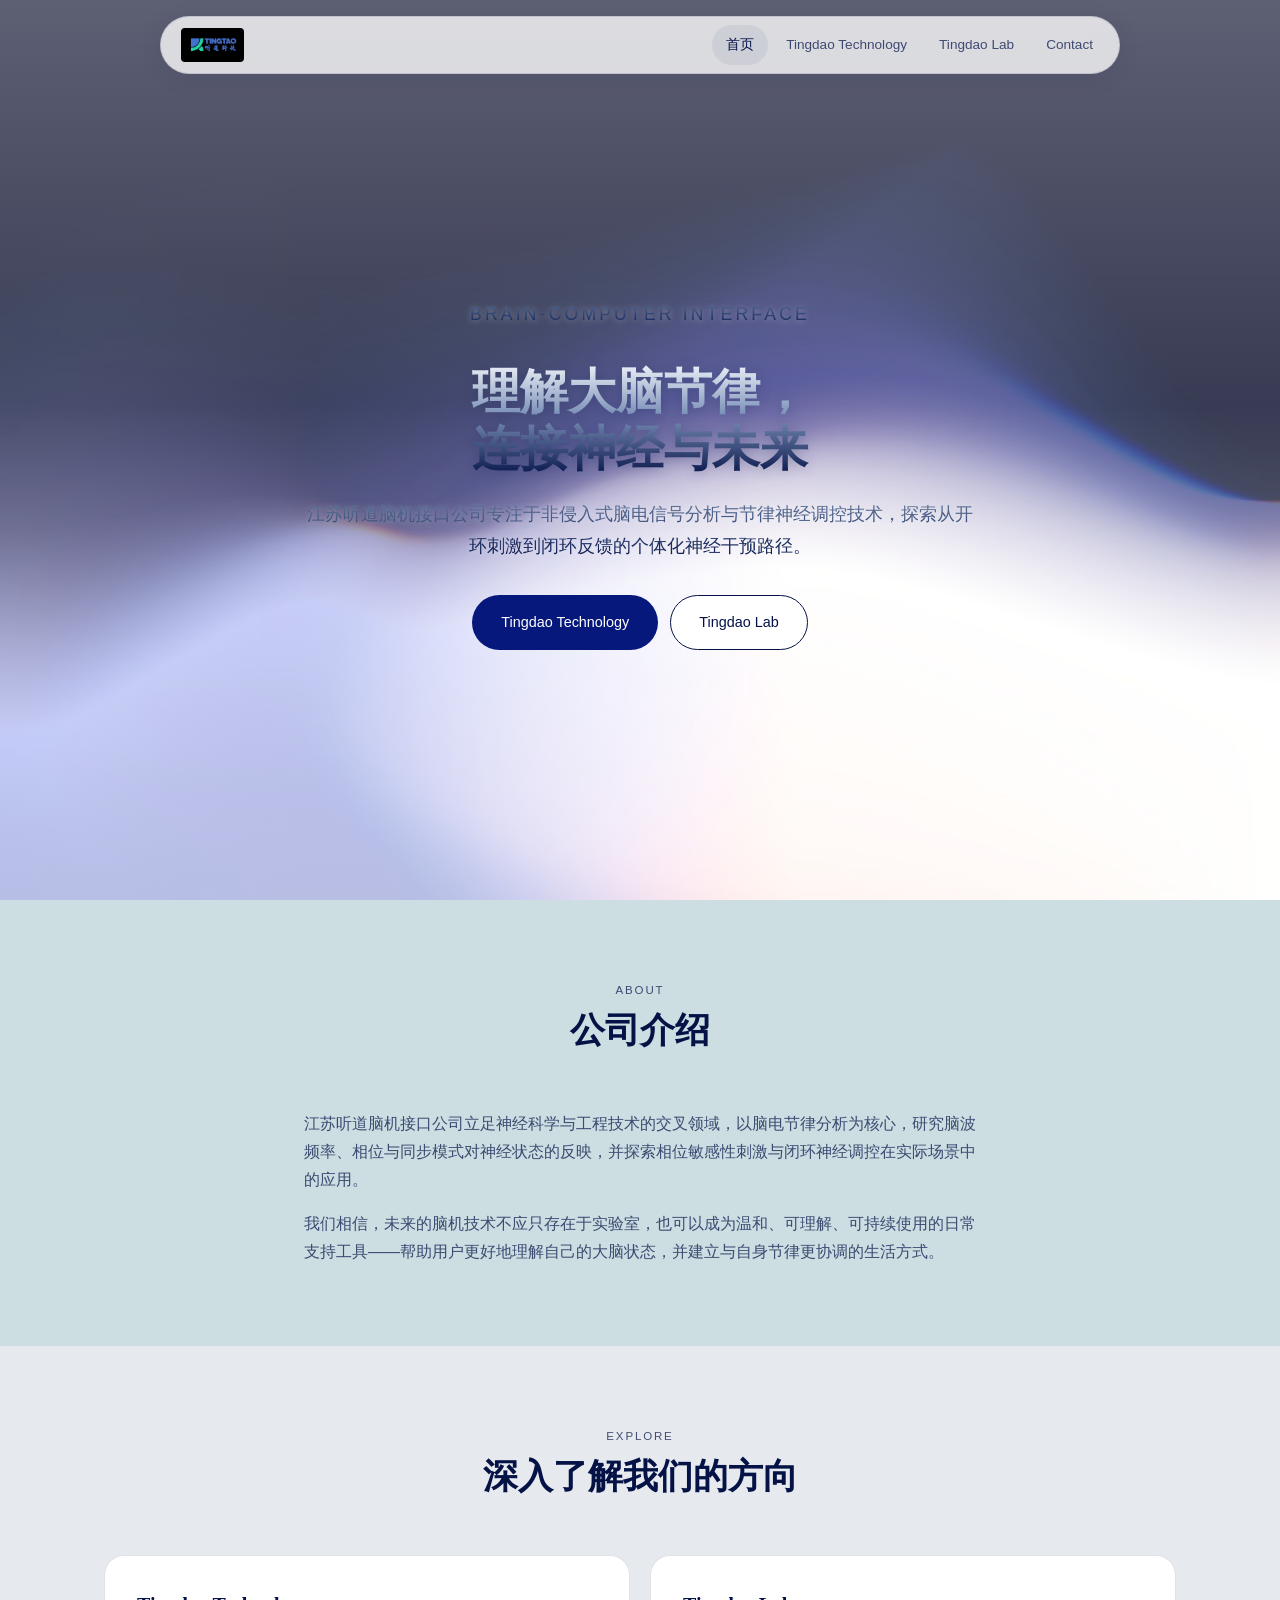
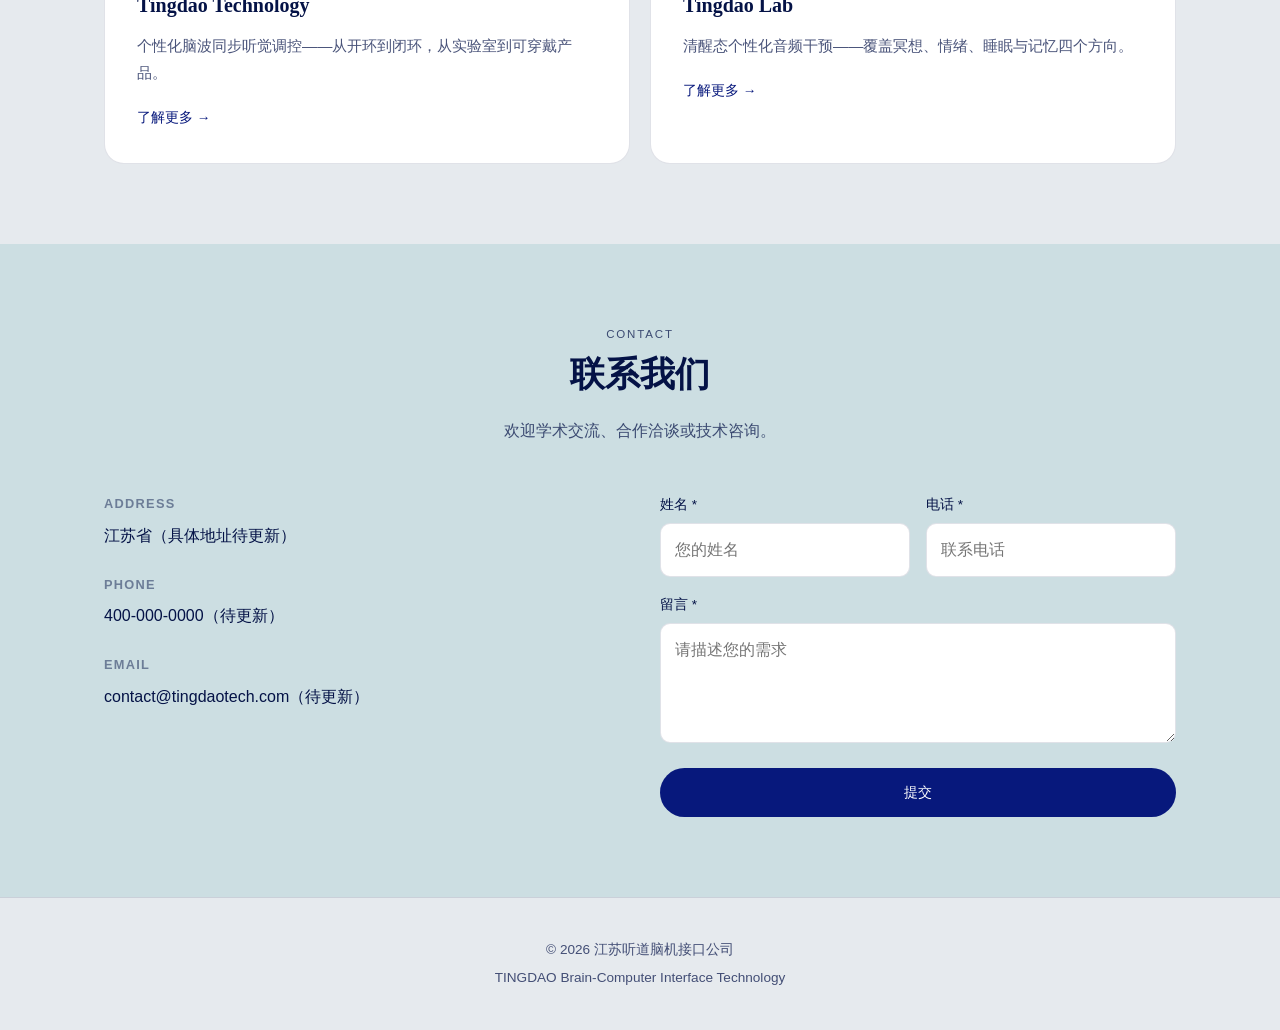
==== index.html @ 3dca5d59 "更换首页背景视频" ====
<!DOCTYPE html>
<html lang="zh-CN">
<head>
  <meta charset="UTF-8">
  <meta name="viewport" content="width=device-width, initial-scale=1.0">
  <meta name="description" content="江苏听道脑机接口公司 - 专注节律神经调控与脑机接口技术研发">
  <title>听道科技 | 江苏听道脑机接口公司</title>
  <link rel="icon" type="image/png" sizes="32x32" href="assets/favicon-32.png">
  <link rel="icon" type="image/png" sizes="16x16" href="assets/favicon-16.png">
  <link rel="apple-touch-icon" sizes="180x180" href="assets/apple-touch-icon.png">
  <link rel="stylesheet" href="css/style.css">
</head>
<body>

  <header class="header">
    <div class="header__inner">
      <a href="index.html" class="logo">
        <img src="assets/logo-header.png" alt="听道科技 TINGTAO" width="160" height="40">
      </a>
      <button class="menu-btn" aria-label="打开菜单"><span></span><span></span><span></span></button>
      <ul class="nav">
        <li><a href="index.html">首页</a></li>
        <li><a href="technology.html">Tingdao Technology</a></li>
        <li><a href="tingdao-lab.html">Tingdao Lab</a></li>
        <li><a href="#contact">Contact</a></li>
      </ul>
    </div>
  </header>

  <main>
    <!-- 首页 Hero：视频背景 + 文字悬浮 -->
    <section class="hero">
      <video class="hero__video" autoplay muted loop playsinline poster="assets/color-flow.png">
        <source src="assets/colorflow-animation.mp4?v=4" type="video/mp4">
      </video>
      <div class="hero__overlay" aria-hidden="true"></div>
      <div class="hero__content">
        <p class="hero__label">Brain-Computer Interface</p>
        <h1>理解大脑节律，<br>连接神经与未来</h1>
        <p>江苏听道脑机接口公司专注于非侵入式脑电信号分析与节律神经调控技术，探索从开环刺激到闭环反馈的个体化神经干预路径。</p>
        <div class="hero__actions">
          <a href="technology.html" class="btn btn-primary">Tingdao Technology</a>
          <a href="tingdao-lab.html" class="btn btn-outline">Tingdao Lab</a>
        </div>
      </div>
    </section>

    <section class="section section-alt">
      <div class="container container-narrow">
        <div class="section-head">
          <p class="section-label">About</p>
          <h2>公司介绍</h2>
        </div>
        <div class="prose">
          <p>江苏听道脑机接口公司立足神经科学与工程技术的交叉领域，以脑电节律分析为核心，研究脑波频率、相位与同步模式对神经状态的反映，并探索相位敏感性刺激与闭环神经调控在实际场景中的应用。</p>
          <p>我们相信，未来的脑机技术不应只存在于实验室，也可以成为温和、可理解、可持续使用的日常支持工具——帮助用户更好地理解自己的大脑状态，并建立与自身节律更协调的生活方式。</p>
        </div>
      </div>
    </section>

    <section class="section">
      <div class="container">
        <div class="section-head">
          <p class="section-label">Explore</p>
          <h2>深入了解我们的方向</h2>
        </div>
        <div class="cards">
          <a href="technology.html" class="card-link">
            <h3>Tingdao Technology</h3>
            <p>个性化脑波同步听觉调控——从开环到闭环，从实验室到可穿戴产品。</p>
            <span class="arrow">了解更多 →</span>
          </a>
          <a href="tingdao-lab.html" class="card-link">
            <h3>Tingdao Lab</h3>
            <p>清醒态个性化音频干预——覆盖冥想、情绪、睡眠与记忆四个方向。</p>
            <span class="arrow">了解更多 →</span>
          </a>
        </div>
      </div>
    </section>

    <section id="contact" class="section section-alt">
      <div class="container">
        <div class="section-head">
          <p class="section-label">Contact</p>
          <h2>联系我们</h2>
          <p>欢迎学术交流、合作洽谈或技术咨询。</p>
        </div>
        <div class="contact-grid">
          <div>
            <div class="contact-item">
              <h4>Address</h4>
              <p>江苏省（具体地址待更新）</p>
            </div>
            <div class="contact-item">
              <h4>Phone</h4>
              <p>400-000-0000（待更新）</p>
            </div>
            <div class="contact-item">
              <h4>Email</h4>
              <p>contact@tingdaotech.com（待更新）</p>
            </div>
          </div>
          <div>
            <div id="form-success" class="form-success">感谢您的留言，我们会尽快与您联系。</div>
            <form id="contact-form">
              <div class="form-row">
                <div class="form-group">
                  <label for="name">姓名 *</label>
                  <input type="text" id="name" name="name" required placeholder="您的姓名">
                </div>
                <div class="form-group">
                  <label for="phone">电话 *</label>
                  <input type="tel" id="phone" name="phone" required placeholder="联系电话">
                </div>
              </div>
              <div class="form-group">
                <label for="message">留言 *</label>
                <textarea id="message" name="message" required placeholder="请描述您的需求"></textarea>
              </div>
              <button type="submit" class="btn btn-primary" style="width:100%">提交</button>
            </form>
          </div>
        </div>
      </div>
    </section>
  </main>

  <footer class="footer">
    <div class="container">
      <p>&copy; 2026 江苏听道脑机接口公司</p>
      <p>TINGDAO Brain-Computer Interface Technology</p>
    </div>
  </footer>

  <script src="js/main.js"></script>
</body>
</html>
---- css/style.css ----
/* 听道科技 — 简洁可靠样式，无 @import */

*,
*::before,
*::after {
  box-sizing: border-box;
  margin: 0;
  padding: 0;
}

:root {
  --bg: #e6eaee;
  --bg-alt: #ccdee2;
  --white: #ffffff;
  --navy: #041246;
  --royal: #07187c;
  --text: #041246;
  --muted: rgba(4, 18, 70, 0.72);
  --light: rgba(4, 18, 70, 0.48);
  --border: rgba(4, 18, 70, 0.12);
  --max: 1120px;
  --narrow: 720px;
  --header-h: 72px;
  --radius: 20px;
  --font: "PingFang SC", "Microsoft YaHei", "Noto Sans SC", -apple-system, BlinkMacSystemFont, sans-serif;
  --serif: "Noto Serif SC", "Songti SC", Georgia, serif;
}

html {
  scroll-behavior: smooth;
  font-size: 16px;
}

body {
  font-family: var(--font);
  background: var(--bg);
  color: var(--text);
  line-height: 1.75;
  -webkit-font-smoothing: antialiased;
}

img,
video {
  max-width: 100%;
  height: auto;
  display: block;
}

a {
  color: inherit;
  text-decoration: none;
}

.container {
  width: 100%;
  max-width: var(--max);
  margin: 0 auto;
  padding: 0 24px;
}

.container-narrow {
  max-width: var(--narrow);
}

/* ── Header ── */
.header {
  position: fixed;
  top: 16px;
  left: 50%;
  transform: translateX(-50%);
  z-index: 1000;
  width: min(960px, calc(100% - 32px));
  background: rgba(255, 255, 255, 0.78);
  border: 1px solid var(--border);
  border-radius: 999px;
  backdrop-filter: blur(16px);
  -webkit-backdrop-filter: blur(16px);
  box-shadow: 0 4px 24px rgba(4, 18, 70, 0.08);
}

.header__inner {
  display: flex;
  align-items: center;
  justify-content: space-between;
  height: 56px;
  padding: 0 12px 0 20px;
}

.logo img {
  height: 34px;
  width: auto;
  border-radius: 4px;
}

.nav {
  display: flex;
  list-style: none;
  gap: 4px;
}

.nav a {
  display: block;
  padding: 8px 14px;
  font-size: 0.85rem;
  color: var(--muted);
  border-radius: 999px;
  transition: background 0.2s, color 0.2s;
}

.nav a:hover,
.nav a.is-active {
  color: var(--text);
  background: rgba(4, 18, 70, 0.06);
}

.menu-btn {
  display: none;
  background: none;
  border: 1px solid var(--border);
  border-radius: 8px;
  padding: 8px 10px;
  cursor: pointer;
}

.menu-btn span {
  display: block;
  width: 20px;
  height: 2px;
  background: var(--text);
  margin: 4px 0;
}

/* ── Homepage Hero ── */
.hero {
  position: relative;
  min-height: 100vh;
  min-height: 100svh;
  display: flex;
  align-items: center;
  justify-content: center;
  overflow: hidden;
  padding: calc(var(--header-h) + 40px) 24px 64px;
  text-align: center;
}

.hero__video {
  position: absolute;
  inset: 0;
  width: 100%;
  height: 100%;
  object-fit: cover;
  object-position: center center;
  z-index: 0;
  pointer-events: none;
}

.hero__overlay {
  position: absolute;
  inset: 0;
  z-index: 1;
  background:
    linear-gradient(to bottom, rgba(255, 255, 255, 0.35) 0%, rgba(255, 255, 255, 0.2) 45%, rgba(255, 255, 255, 0.45) 100%);
  pointer-events: none;
}

.hero__content {
  position: relative;
  z-index: 2;
  max-width: 680px;
  width: 100%;
}

.hero__label {
  font-size: 0.72rem;
  letter-spacing: 0.18em;
  text-transform: uppercase;
  margin-bottom: 16px;
  font-weight: 500;
  background: linear-gradient(180deg, #ffffff 0%, #b8c8dc 100%);
  -webkit-background-clip: text;
  background-clip: text;
  -webkit-text-fill-color: transparent;
  color: transparent;
  filter: drop-shadow(0 1px 2px rgba(4, 18, 70, 0.25));
}

.hero h1 {
  font-family: var(--serif);
  font-size: clamp(2rem, 5vw, 3rem);
  font-weight: 600;
  line-height: 1.2;
  margin-bottom: 20px;
  background: linear-gradient(180deg, #eef2f8 0%, #7a90b8 45%, #041246 100%);
  -webkit-background-clip: text;
  background-clip: text;
  -webkit-text-fill-color: transparent;
  color: transparent;
  filter: drop-shadow(0 2px 6px rgba(4, 18, 70, 0.2));
}

.hero p {
  font-size: clamp(1rem, 2.2vw, 1.1rem);
  margin-bottom: 32px;
  line-height: 1.85;
  background: linear-gradient(180deg, #6a7fa0 0%, #2a3d6e 55%, #041246 100%);
  -webkit-background-clip: text;
  background-clip: text;
  -webkit-text-fill-color: transparent;
  color: transparent;
  filter: drop-shadow(0 1px 3px rgba(255, 255, 255, 0.35));
}

.hero__actions {
  display: flex;
  flex-wrap: wrap;
  gap: 12px;
  justify-content: center;
}

/* ── Buttons ── */
.btn {
  display: inline-block;
  padding: 14px 28px;
  font-size: 0.9rem;
  font-weight: 500;
  border-radius: 999px;
  border: 1.5px solid transparent;
  cursor: pointer;
  transition: background 0.2s, color 0.2s, border-color 0.2s;
}

.btn-primary {
  background: var(--royal);
  color: var(--white);
}

.btn-primary:hover {
  background: var(--navy);
}

.btn-outline {
  background: var(--white);
  color: var(--navy);
  border-color: var(--navy);
}

.btn-outline:hover {
  background: var(--navy);
  color: var(--white);
}

/* ── Sections ── */
.section {
  padding: 80px 0;
}

.section-alt {
  background: var(--bg-alt);
}

.section-head {
  text-align: center;
  margin-bottom: 48px;
}

.section-head h2 {
  font-family: var(--serif);
  font-size: clamp(1.6rem, 3.5vw, 2.2rem);
  font-weight: 600;
  margin-bottom: 12px;
}

.section-head p {
  color: var(--muted);
  max-width: 560px;
  margin: 0 auto;
}

.section-label {
  font-size: 0.72rem;
  letter-spacing: 0.16em;
  text-transform: uppercase;
  color: var(--light);
  margin-bottom: 12px;
}

/* ── Cards ── */
.cards {
  display: grid;
  grid-template-columns: repeat(2, 1fr);
  gap: 20px;
}

.card-link {
  display: block;
  padding: 32px;
  background: var(--white);
  border: 1px solid var(--border);
  border-radius: var(--radius);
  transition: box-shadow 0.2s, transform 0.2s;
}

.card-link:hover {
  box-shadow: 0 8px 32px rgba(4, 18, 70, 0.1);
  transform: translateY(-2px);
}

.card-link h3 {
  font-family: var(--serif);
  font-size: 1.25rem;
  margin-bottom: 10px;
}

.card-link p {
  color: var(--muted);
  font-size: 0.95rem;
  margin-bottom: 16px;
}

.card-link .arrow {
  font-size: 0.85rem;
  color: var(--royal);
  font-weight: 500;
}

/* ── Page Hero (inner pages) ── */
.page-hero {
  padding: calc(var(--header-h) + 64px) 0 56px;
  text-align: center;
  background: linear-gradient(180deg, var(--bg-alt) 0%, var(--bg) 100%);
}

.page-hero h1 {
  font-family: var(--serif);
  font-size: clamp(2rem, 4.5vw, 2.8rem);
  margin-bottom: 16px;
}

.page-hero p {
  color: var(--muted);
  max-width: 600px;
  margin: 0 auto;
}

.page-hero__partner {
  font-size: clamp(0.95rem, 2vw, 1.1rem);
  font-weight: 500;
  color: var(--royal);
  max-width: 720px;
  margin: 0 auto 16px;
  line-height: 1.6;
}

/* ── Science / GIF blocks ── */
.science-list {
  display: flex;
  flex-direction: column;
  gap: 64px;
}

.science-item {
  display: grid;
  grid-template-columns: 1fr 1fr;
  gap: 40px;
  align-items: center;
}

.science-item.reverse {
  direction: rtl;
}

.science-item.reverse > * {
  direction: ltr;
}

.science-media {
  background: var(--white);
  border: 1px solid var(--border);
  border-radius: var(--radius);
  overflow: hidden;
  box-shadow: 0 4px 24px rgba(4, 18, 70, 0.06);
}

.science-media video {
  width: 100%;
  height: auto;
  display: block;
  background: var(--white);
}

.science-item--center {
  grid-template-columns: 1fr;
  max-width: var(--narrow);
  margin: 0 auto;
  text-align: center;
}

.science-item--center .science-text h3 {
  font-size: clamp(1.4rem, 3vw, 1.75rem);
}

.science-text h3 {
  font-family: var(--serif);
  font-size: 1.5rem;
  margin-bottom: 12px;
}

.science-text p {
  color: var(--muted);
  margin-bottom: 12px;
}

.science-text p:last-child {
  margin-bottom: 0;
}

/* ── Lab intro ── */
.lab-intro {
  display: grid;
  grid-template-columns: 1fr 1fr;
  gap: 40px;
  align-items: start;
}

.lab-badge {
  display: inline-block;
  padding: 6px 14px;
  background: rgba(7, 24, 124, 0.08);
  color: var(--royal);
  font-size: 0.8rem;
  font-weight: 500;
  border-radius: 999px;
  margin-bottom: 16px;
}

.lab-intro h2 {
  font-family: var(--serif);
  font-size: clamp(1.5rem, 3vw, 2rem);
  margin-bottom: 20px;
}

.lab-intro p {
  color: var(--muted);
  margin-bottom: 16px;
}

.lab-intro p:last-child {
  margin-bottom: 0;
}

.lab-intro--text {
  grid-template-columns: 1fr;
}

.lab-intro--text .section-head {
  margin-bottom: 32px;
}

.lab-intro-head .lab-badge {
  display: inline-block;
  margin-bottom: 16px;
}

.lab-media {
  background: var(--white);
  border: 1px solid var(--border);
  border-radius: var(--radius);
  overflow: hidden;
}

.lab-media img {
  width: 100%;
}

/* ── Research grid ── */
.research-grid {
  display: grid;
  grid-template-columns: repeat(2, 1fr);
  gap: 20px;
}

.research-card {
  padding: 28px;
  background: var(--white);
  border: 1px solid var(--border);
  border-radius: var(--radius);
}

.research-card h3 {
  font-size: 1.1rem;
  margin-bottom: 10px;
}

.research-card p {
  color: var(--muted);
  font-size: 0.95rem;
}

/* ── Contact ── */
.contact-grid {
  display: grid;
  grid-template-columns: 1fr 1fr;
  gap: 40px;
  align-items: start;
}

.contact-item {
  margin-bottom: 24px;
}

.contact-item h4 {
  font-size: 0.8rem;
  letter-spacing: 0.1em;
  text-transform: uppercase;
  color: var(--light);
  margin-bottom: 6px;
}

.form-group {
  margin-bottom: 16px;
}

.form-group label {
  display: block;
  font-size: 0.85rem;
  margin-bottom: 6px;
}

.form-group input,
.form-group textarea {
  width: 100%;
  padding: 12px 14px;
  border: 1px solid var(--border);
  border-radius: 10px;
  font: inherit;
  background: var(--white);
}

.form-group textarea {
  min-height: 120px;
  resize: vertical;
}

.form-row {
  display: grid;
  grid-template-columns: 1fr 1fr;
  gap: 16px;
}

.form-success {
  display: none;
  padding: 16px;
  background: rgba(7, 24, 124, 0.08);
  color: var(--royal);
  border-radius: 10px;
  margin-bottom: 16px;
}

/* ── Footer ── */
.footer {
  padding: 40px 0;
  text-align: center;
  border-top: 1px solid var(--border);
  color: var(--muted);
  font-size: 0.85rem;
}

.footer p + p {
  margin-top: 4px;
}

/* ── Prose ── */
.prose p {
  color: var(--muted);
  margin-bottom: 16px;
}

.prose p:last-child {
  margin-bottom: 0;
}

.prose strong {
  color: var(--text);
}

/* ── Mobile ── */
@media (max-width: 768px) {
  .header {
    top: 8px;
    width: calc(100% - 16px);
    border-radius: 16px;
  }

  .menu-btn {
    display: block;
  }

  .nav {
    display: none;
    position: fixed;
    top: calc(8px + 56px + 8px);
    left: 8px;
    right: 8px;
    flex-direction: column;
    background: rgba(255, 255, 255, 0.98);
    border: 1px solid var(--border);
    border-radius: 16px;
    padding: 12px;
    box-shadow: 0 8px 32px rgba(4, 18, 70, 0.1);
  }

  .nav.is-open {
    display: flex;
  }

  .nav a {
    padding: 14px 16px;
    font-size: 1rem;
  }

  .cards,
  .science-item,
  .lab-intro,
  .contact-grid,
  .research-grid,
  .form-row {
    grid-template-columns: 1fr;
  }

  .science-item.reverse {
    direction: ltr;
  }

  .section {
    padding: 56px 0;
  }

  .science-list {
    gap: 48px;
  }
}
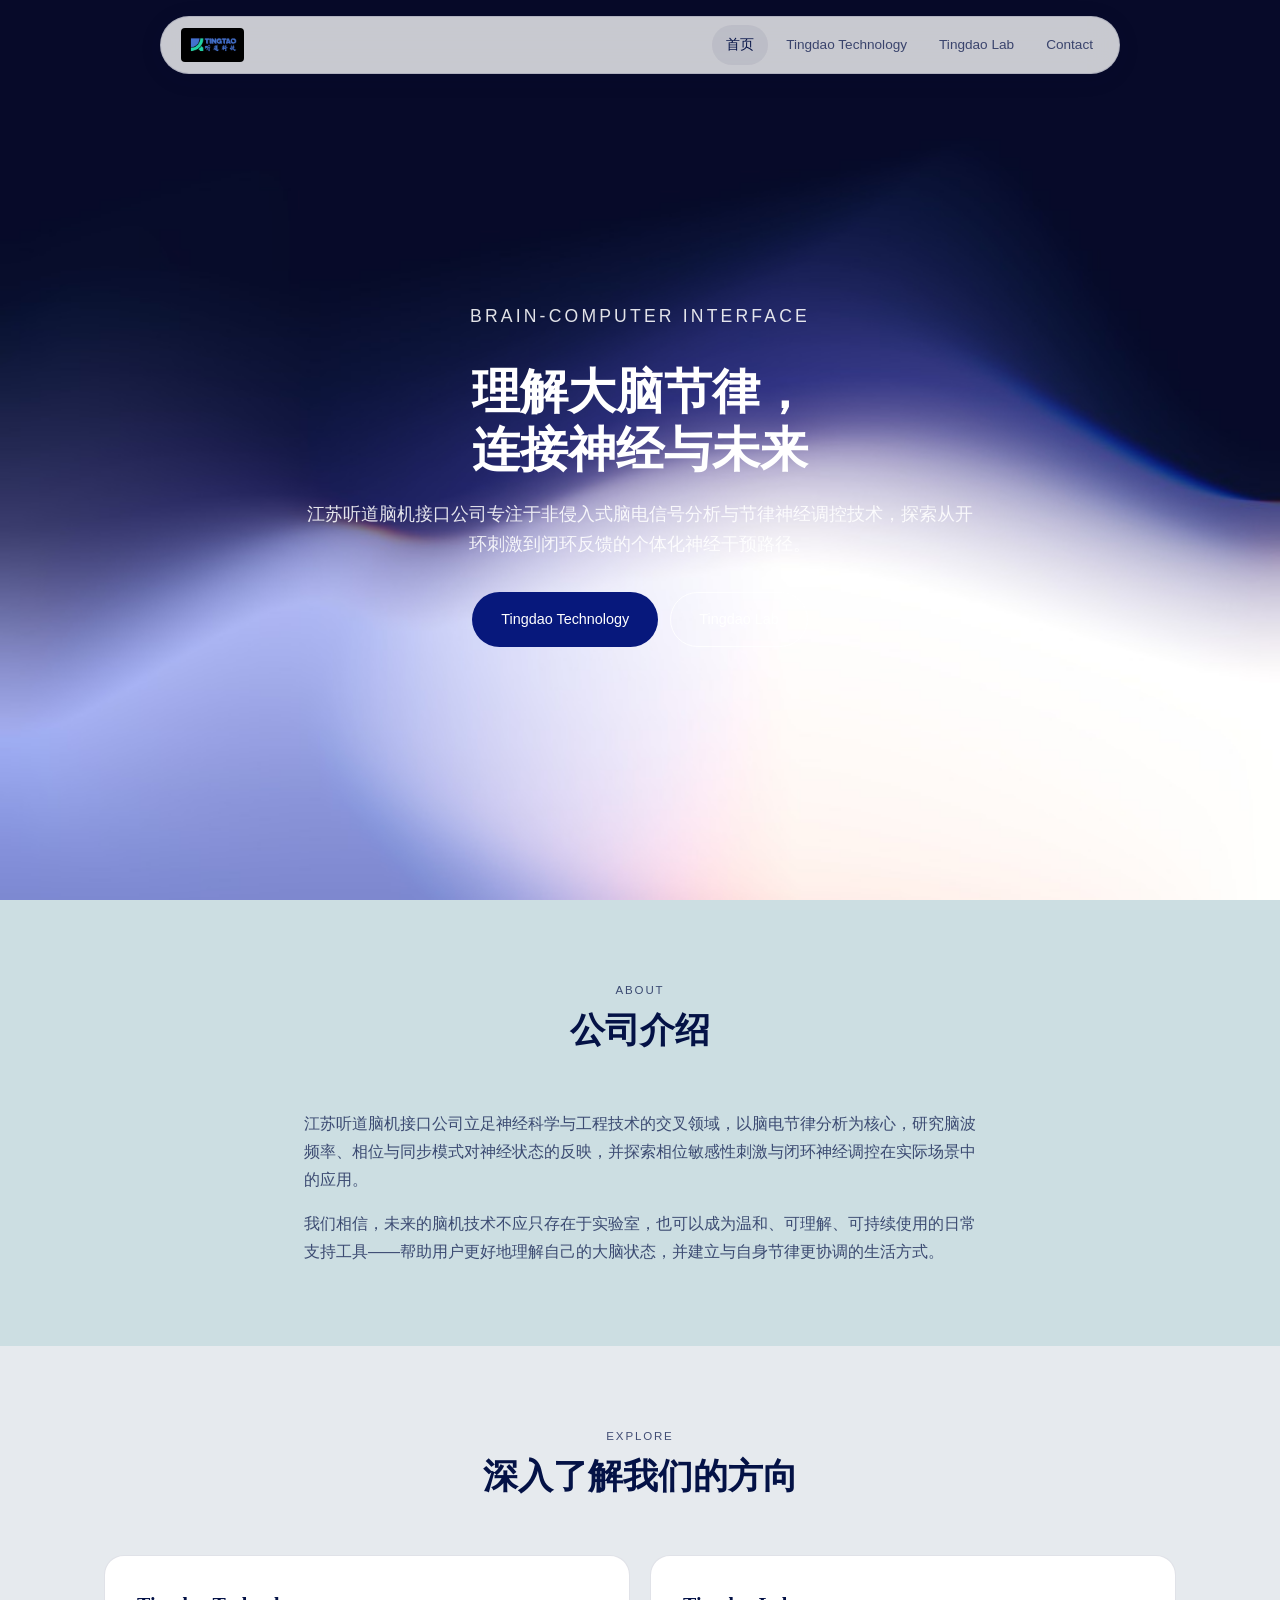
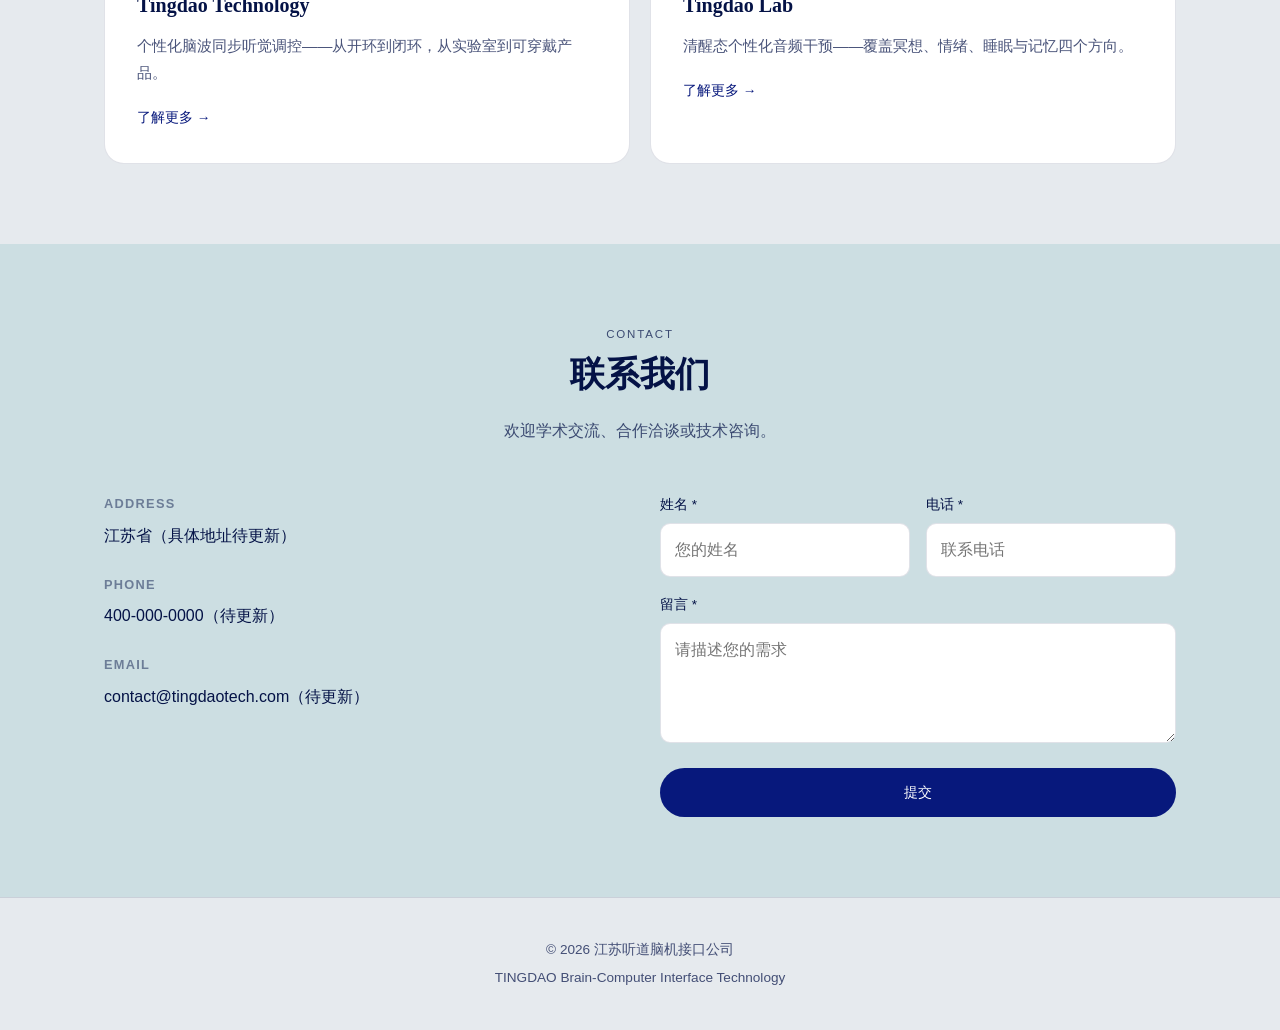
==== commit 1d798d84: "更新首页视频缓存版本" ====
--- a/index.html
+++ b/index.html
@@ -31,7 +31,7 @@
     <!-- 首页 Hero：视频背景 + 文字悬浮 -->
     <section class="hero">
       <video class="hero__video" autoplay muted loop playsinline poster="assets/color-flow.png">
-        <source src="assets/colorflow-animation.mp4?v=4" type="video/mp4">
+        <source src="assets/colorflow-animation.mp4?v=5" type="video/mp4">
       </video>
       <div class="hero__overlay" aria-hidden="true"></div>
       <div class="hero__content">
--- a/css/style.css
+++ b/css/style.css
@@ -158,8 +158,6 @@
   position: absolute;
   inset: 0;
   z-index: 1;
-  background:
-    linear-gradient(to bottom, rgba(255, 255, 255, 0.35) 0%, rgba(255, 255, 255, 0.2) 45%, rgba(255, 255, 255, 0.45) 100%);
   pointer-events: none;
 }
 
@@ -174,14 +172,8 @@
   font-size: 0.72rem;
   letter-spacing: 0.18em;
   text-transform: uppercase;
-  margin-bottom: 16px;
-  font-weight: 500;
-  background: linear-gradient(180deg, #ffffff 0%, #b8c8dc 100%);
-  -webkit-background-clip: text;
-  background-clip: text;
-  -webkit-text-fill-color: transparent;
-  color: transparent;
-  filter: drop-shadow(0 1px 2px rgba(4, 18, 70, 0.25));
+  color: rgba(255, 255, 255, 0.75);
+  margin-bottom: 16px;
 }
 
 .hero h1 {
@@ -189,25 +181,26 @@
   font-size: clamp(2rem, 5vw, 3rem);
   font-weight: 600;
   line-height: 1.2;
+  color: #ffffff;
   margin-bottom: 20px;
-  background: linear-gradient(180deg, #eef2f8 0%, #7a90b8 45%, #041246 100%);
-  -webkit-background-clip: text;
-  background-clip: text;
-  -webkit-text-fill-color: transparent;
-  color: transparent;
-  filter: drop-shadow(0 2px 6px rgba(4, 18, 70, 0.2));
 }
 
 .hero p {
   font-size: clamp(1rem, 2.2vw, 1.1rem);
+  color: rgba(255, 255, 255, 0.88);
   margin-bottom: 32px;
-  line-height: 1.85;
-  background: linear-gradient(180deg, #6a7fa0 0%, #2a3d6e 55%, #041246 100%);
-  -webkit-background-clip: text;
-  background-clip: text;
-  -webkit-text-fill-color: transparent;
-  color: transparent;
-  filter: drop-shadow(0 1px 3px rgba(255, 255, 255, 0.35));
+}
+
+.hero__actions .btn-outline {
+  background: transparent;
+  color: #ffffff;
+  border-color: rgba(255, 255, 255, 0.85);
+}
+
+.hero__actions .btn-outline:hover {
+  background: rgba(255, 255, 255, 0.15);
+  color: #ffffff;
+  border-color: #ffffff;
 }
 
 .hero__actions {
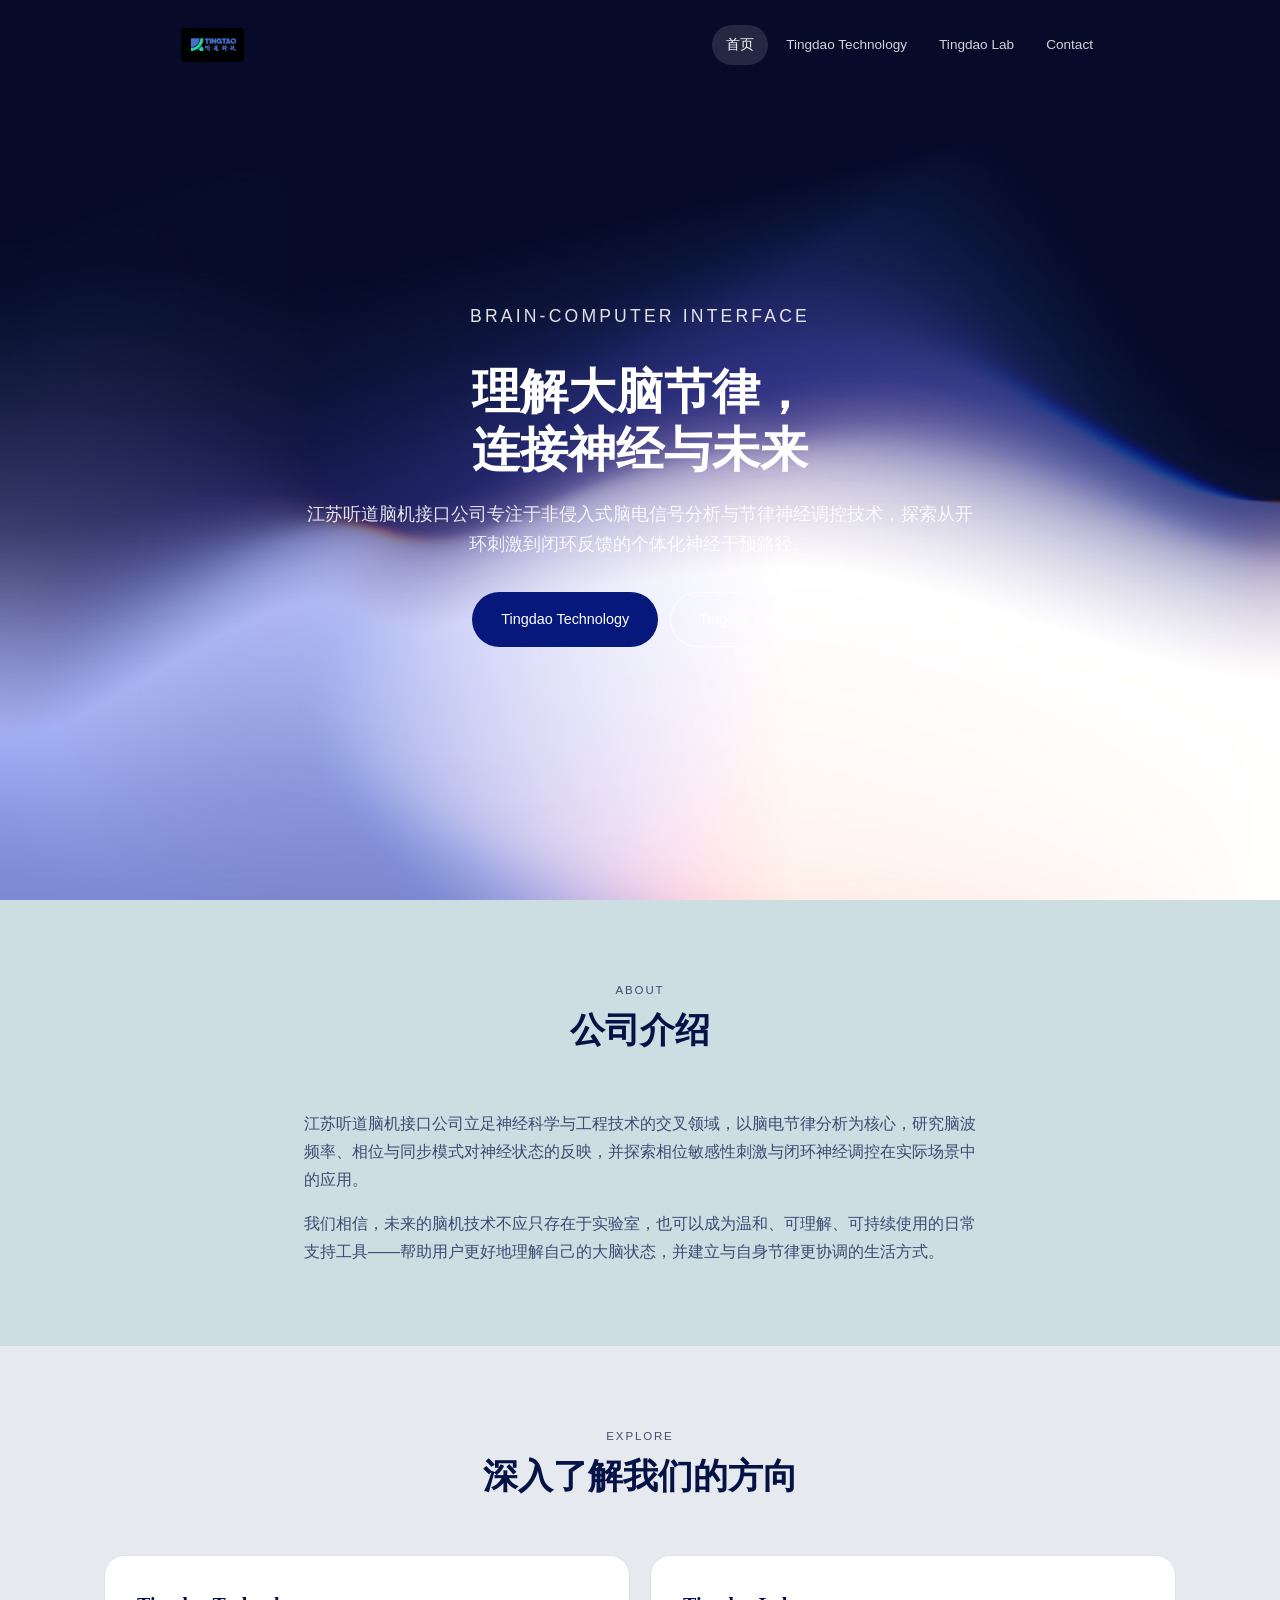
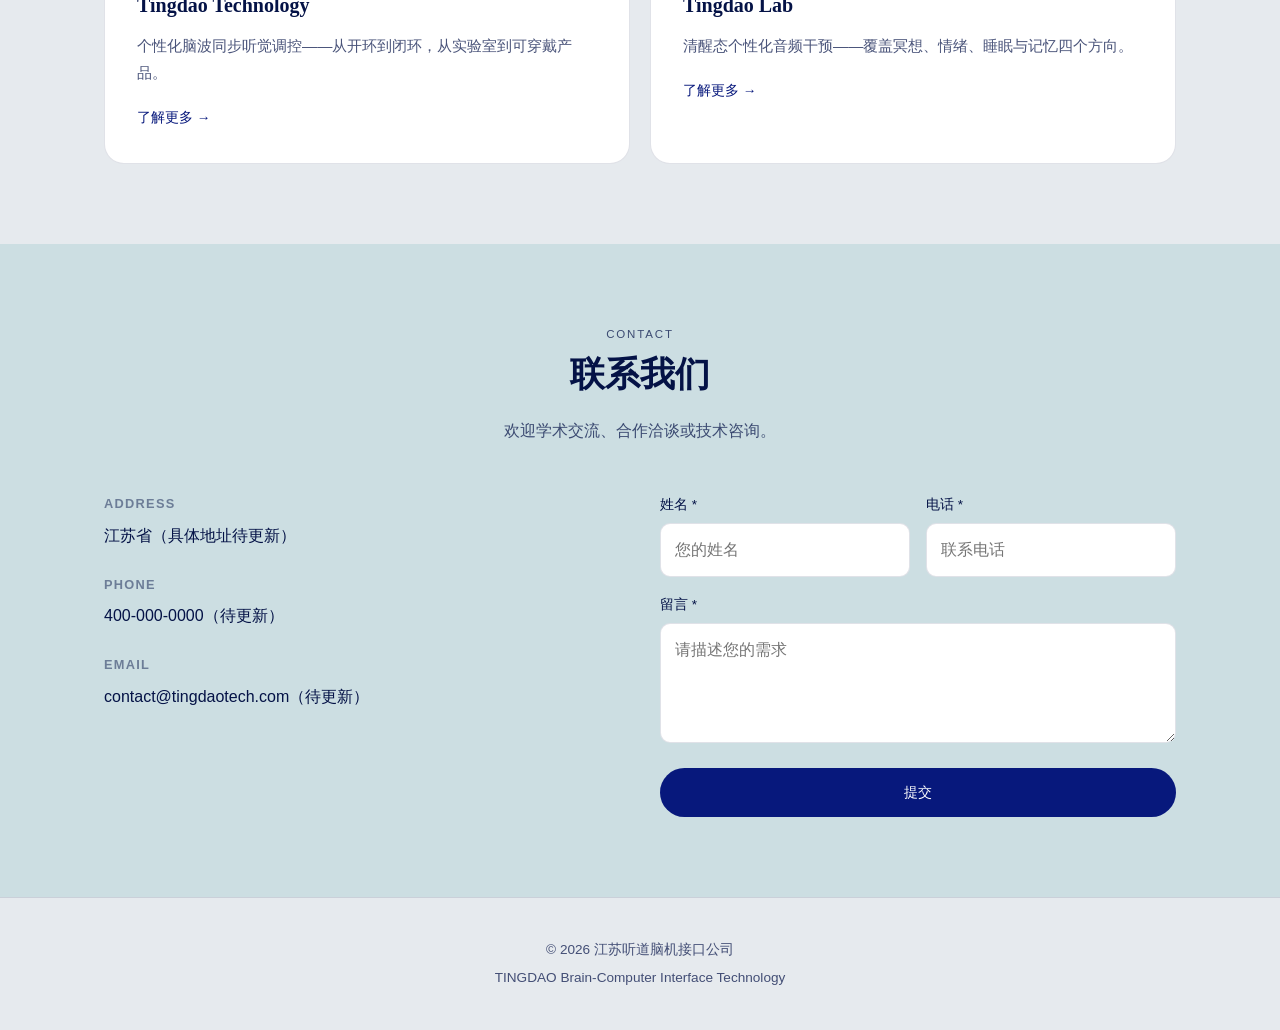
==== commit b166a509: "首页导航栏改为完全透明" ====
--- a/index.html
+++ b/index.html
@@ -10,7 +10,7 @@
   <link rel="apple-touch-icon" sizes="180x180" href="assets/apple-touch-icon.png">
   <link rel="stylesheet" href="css/style.css">
 </head>
-<body>
+<body class="page-home">
 
   <header class="header">
     <div class="header__inner">
--- a/css/style.css
+++ b/css/style.css
@@ -130,6 +130,33 @@
   margin: 4px 0;
 }
 
+/* 首页：导航栏完全透明 */
+.page-home .header {
+  background: transparent;
+  border-color: transparent;
+  box-shadow: none;
+  backdrop-filter: none;
+  -webkit-backdrop-filter: none;
+}
+
+.page-home .nav a {
+  color: rgba(255, 255, 255, 0.82);
+}
+
+.page-home .nav a:hover,
+.page-home .nav a.is-active {
+  color: #ffffff;
+  background: rgba(255, 255, 255, 0.12);
+}
+
+.page-home .menu-btn {
+  border-color: rgba(255, 255, 255, 0.4);
+}
+
+.page-home .menu-btn span {
+  background: #ffffff;
+}
+
 /* ── Homepage Hero ── */
 .hero {
   position: relative;
@@ -606,6 +633,23 @@
     display: flex;
   }
 
+  .page-home .nav.is-open {
+    background: rgba(4, 18, 70, 0.85);
+    border-color: rgba(255, 255, 255, 0.15);
+    backdrop-filter: blur(16px);
+    -webkit-backdrop-filter: blur(16px);
+  }
+
+  .page-home .nav.is-open a {
+    color: rgba(255, 255, 255, 0.88);
+  }
+
+  .page-home .nav.is-open a:hover,
+  .page-home .nav.is-open a.is-active {
+    color: #ffffff;
+    background: rgba(255, 255, 255, 0.12);
+  }
+
   .nav a {
     padding: 14px 16px;
     font-size: 1rem;
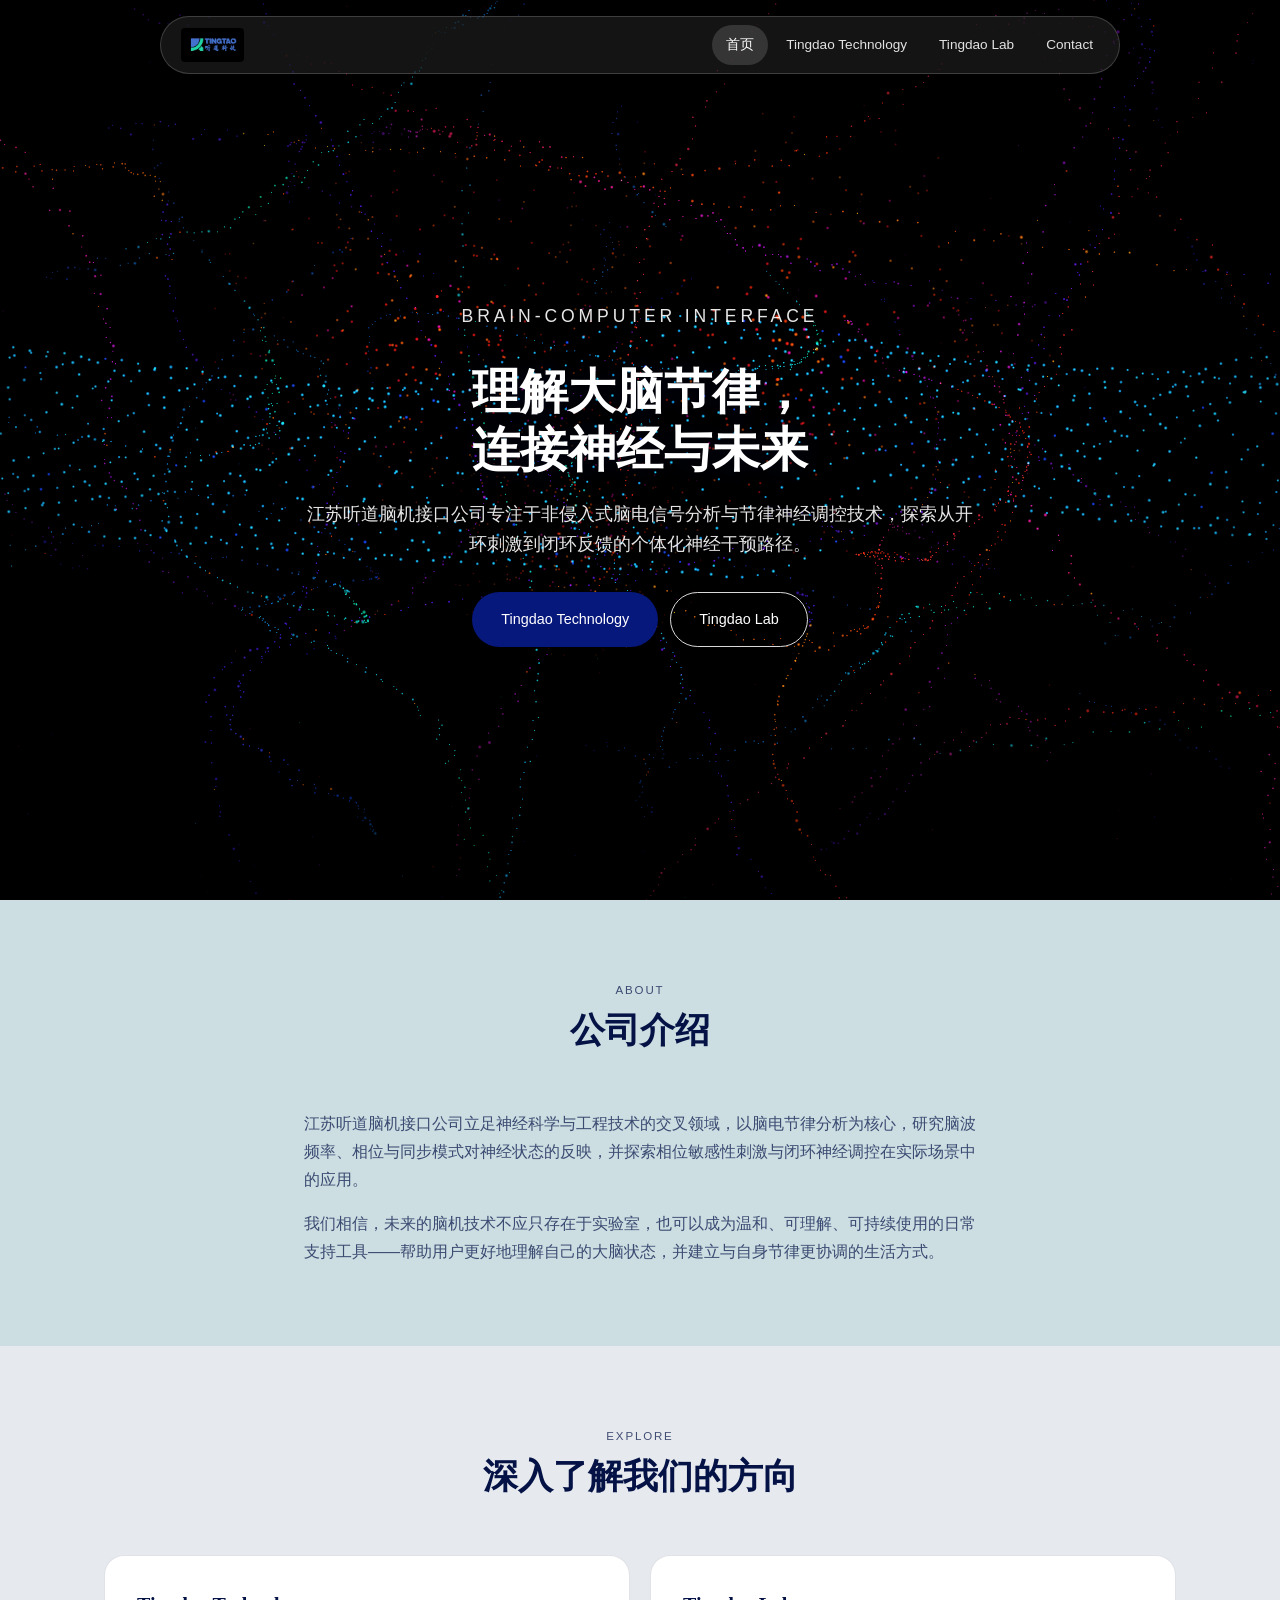
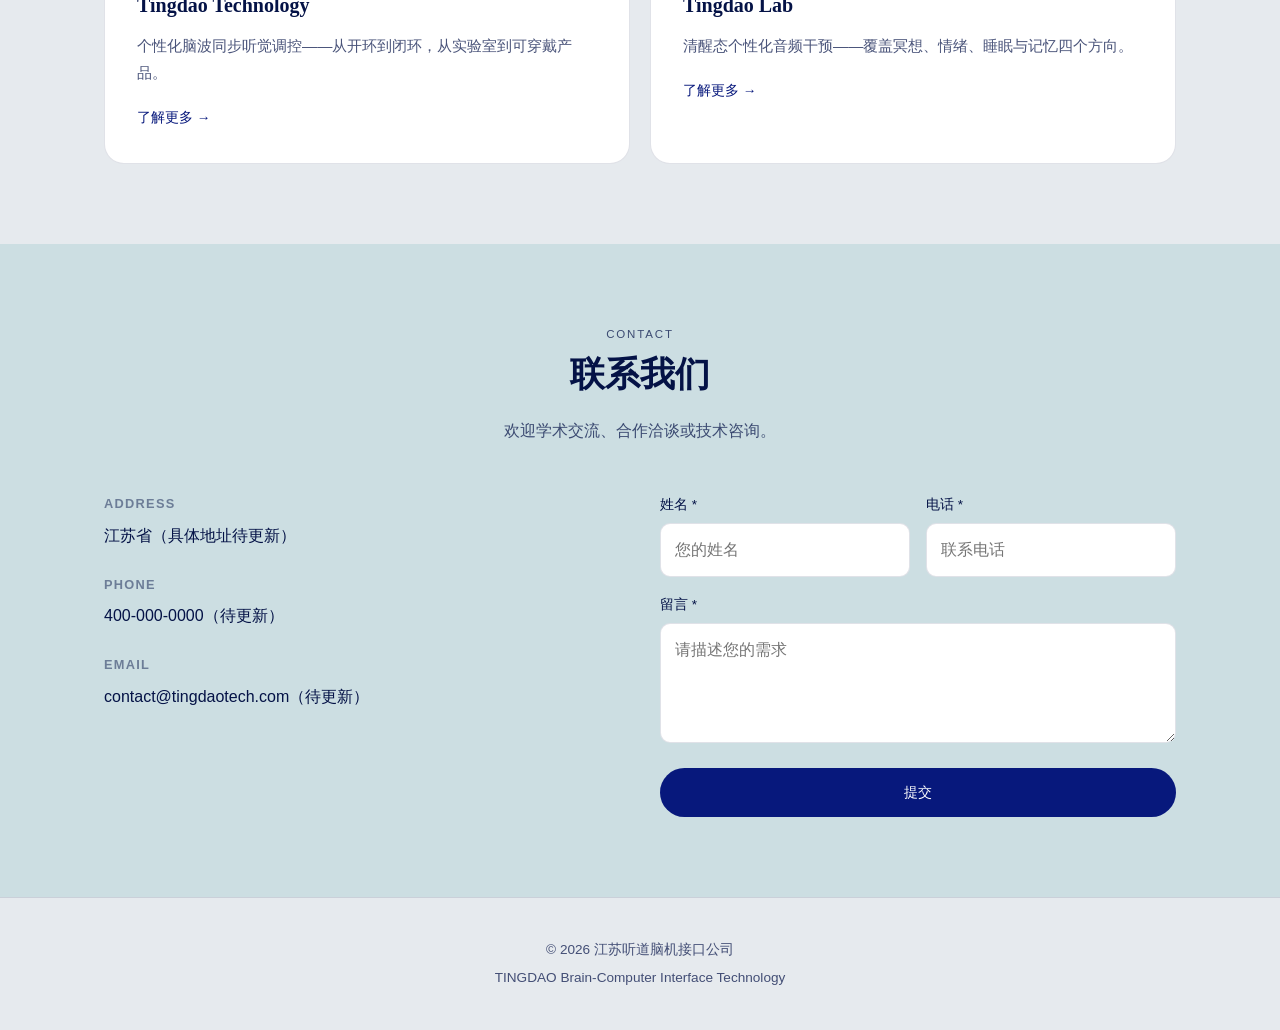
==== commit c50ca9d5: "首页 Hero 改为 Three.js 神经粒子波形背景。 用本地 Three.js 与发光粒子细丝/蓝色脑电波替换视频背景，便于 GitHub Pages 部署。  Co-authored-by: " ====
--- a/index.html
+++ b/index.html
@@ -28,11 +28,9 @@
   </header>
 
   <main>
-    <!-- 首页 Hero：视频背景 + 文字悬浮 -->
+    <!-- 首页 Hero：Three.js 神经信号粒子波形背景 -->
     <section class="hero">
-      <video class="hero__video" autoplay muted loop playsinline poster="assets/color-flow.png">
-        <source src="assets/colorflow-animation.mp4?v=5" type="video/mp4">
-      </video>
+      <canvas id="neural-canvas" class="hero__canvas" aria-hidden="true"></canvas>
       <div class="hero__overlay" aria-hidden="true"></div>
       <div class="hero__content">
         <p class="hero__label">Brain-Computer Interface</p>
@@ -133,6 +131,8 @@
     </div>
   </footer>
 
+  <script src="js/vendor/three.min.js"></script>
+  <script src="js/neural-particles.js"></script>
   <script src="js/main.js"></script>
 </body>
 </html>
--- a/css/style.css
+++ b/css/style.css
@@ -130,31 +130,85 @@
   margin: 4px 0;
 }
 
-/* 首页：导航栏完全透明 */
-.page-home .header {
-  background: transparent;
-  border-color: transparent;
+/* 透明 / 毛玻璃导航栏 */
+.page-home .header,
+.page-inner .header {
+  transition: background 0.4s ease, border-color 0.4s ease, box-shadow 0.4s ease, backdrop-filter 0.4s ease;
+}
+
+/* Tech / Lab：50% 毛玻璃 + 深色字 */
+.page-inner .header {
+  background: rgba(255, 255, 255, 0.5);
+  border-color: rgba(255, 255, 255, 0.55);
+  backdrop-filter: blur(20px);
+  -webkit-backdrop-filter: blur(20px);
+  box-shadow: 0 4px 24px rgba(4, 18, 70, 0.06);
+}
+
+.page-inner .header .nav a {
+  color: var(--muted);
+  transition: color 0.3s ease, background 0.2s ease;
+}
+
+.page-inner .header .nav a:hover,
+.page-inner .header .nav a.is-active {
+  color: var(--text);
+  background: rgba(4, 18, 70, 0.06);
+}
+
+/* 首页 Hero 上：轻毛玻璃 + 白字 */
+.page-home .header:not(.header--solid) {
+  background: rgba(255, 255, 255, 0.08);
+  border-color: rgba(255, 255, 255, 0.18);
+  backdrop-filter: blur(16px);
+  -webkit-backdrop-filter: blur(16px);
   box-shadow: none;
-  backdrop-filter: none;
-  -webkit-backdrop-filter: none;
-}
-
-.page-home .nav a {
-  color: rgba(255, 255, 255, 0.82);
-}
-
-.page-home .nav a:hover,
-.page-home .nav a.is-active {
+}
+
+.page-home .header:not(.header--solid) .nav a {
+  color: rgba(255, 255, 255, 0.88);
+  transition: color 0.35s ease, background 0.2s ease;
+}
+
+.page-home .header:not(.header--solid) .nav a:hover,
+.page-home .header:not(.header--solid) .nav a.is-active {
   color: #ffffff;
-  background: rgba(255, 255, 255, 0.12);
-}
-
-.page-home .menu-btn {
-  border-color: rgba(255, 255, 255, 0.4);
-}
-
-.page-home .menu-btn span {
+  background: rgba(255, 255, 255, 0.14);
+}
+
+.page-home .header:not(.header--solid) .menu-btn {
+  border-color: rgba(255, 255, 255, 0.45);
+}
+
+.page-home .header:not(.header--solid) .menu-btn span {
   background: #ffffff;
+}
+
+/* 首页滚到浅色区域：50% 毛玻璃 + 深色字 */
+.page-home .header.header--solid {
+  background: rgba(255, 255, 255, 0.5);
+  border-color: rgba(255, 255, 255, 0.6);
+  backdrop-filter: blur(20px);
+  -webkit-backdrop-filter: blur(20px);
+  box-shadow: 0 4px 24px rgba(4, 18, 70, 0.08);
+}
+
+.page-home .header.header--solid .nav a {
+  color: var(--muted);
+}
+
+.page-home .header.header--solid .nav a:hover,
+.page-home .header.header--solid .nav a.is-active {
+  color: var(--text);
+  background: rgba(4, 18, 70, 0.06);
+}
+
+.page-home .header.header--solid .menu-btn {
+  border-color: var(--border);
+}
+
+.page-home .header.header--solid .menu-btn span {
+  background: var(--text);
 }
 
 /* ── Homepage Hero ── */
@@ -168,16 +222,17 @@
   overflow: hidden;
   padding: calc(var(--header-h) + 40px) 24px 64px;
   text-align: center;
-}
-
-.hero__video {
+  background: #000000;
+}
+
+.hero__canvas {
   position: absolute;
   inset: 0;
   width: 100%;
   height: 100%;
-  object-fit: cover;
-  object-position: center center;
   z-index: 0;
+  display: block;
+  background: #000000;
   pointer-events: none;
 }
 
@@ -186,6 +241,9 @@
   inset: 0;
   z-index: 1;
   pointer-events: none;
+  background:
+    radial-gradient(ellipse 50% 38% at 50% 42%, rgba(0, 0, 0, 0.05) 0%, rgba(0, 0, 0, 0.12) 75%, rgba(0, 0, 0, 0.28) 100%),
+    linear-gradient(180deg, rgba(0, 0, 0, 0.12) 0%, transparent 28%, transparent 82%, rgba(0, 0, 0, 0.25) 100%);
 }
 
 .hero__content {
@@ -195,12 +253,24 @@
   width: 100%;
 }
 
+@keyframes heroFadeUp {
+  from {
+    opacity: 0;
+    transform: translateY(28px);
+  }
+  to {
+    opacity: 1;
+    transform: translateY(0);
+  }
+}
+
 .hero__label {
   font-size: 0.72rem;
-  letter-spacing: 0.18em;
+  letter-spacing: 0.22em;
   text-transform: uppercase;
-  color: rgba(255, 255, 255, 0.75);
-  margin-bottom: 16px;
+  color: rgba(255, 255, 255, 0.78);
+  margin-bottom: 16px;
+  animation: heroFadeUp 1s cubic-bezier(0.22, 1, 0.36, 1) 0.1s both;
 }
 
 .hero h1 {
@@ -210,24 +280,16 @@
   line-height: 1.2;
   color: #ffffff;
   margin-bottom: 20px;
+  text-shadow: 0 2px 28px rgba(4, 18, 70, 0.35);
+  animation: heroFadeUp 1s cubic-bezier(0.22, 1, 0.36, 1) 0.25s both;
 }
 
 .hero p {
   font-size: clamp(1rem, 2.2vw, 1.1rem);
-  color: rgba(255, 255, 255, 0.88);
+  color: rgba(255, 255, 255, 0.9);
   margin-bottom: 32px;
-}
-
-.hero__actions .btn-outline {
-  background: transparent;
-  color: #ffffff;
-  border-color: rgba(255, 255, 255, 0.85);
-}
-
-.hero__actions .btn-outline:hover {
-  background: rgba(255, 255, 255, 0.15);
-  color: #ffffff;
-  border-color: #ffffff;
+  text-shadow: 0 1px 16px rgba(4, 18, 70, 0.28);
+  animation: heroFadeUp 1s cubic-bezier(0.22, 1, 0.36, 1) 0.4s both;
 }
 
 .hero__actions {
@@ -235,6 +297,28 @@
   flex-wrap: wrap;
   gap: 12px;
   justify-content: center;
+  animation: heroFadeUp 1s cubic-bezier(0.22, 1, 0.36, 1) 0.55s both;
+}
+
+@media (prefers-reduced-motion: reduce) {
+  .hero__label,
+  .hero h1,
+  .hero p,
+  .hero__actions {
+    animation: none;
+  }
+}
+
+.hero__actions .btn-outline {
+  background: transparent;
+  color: #ffffff;
+  border-color: rgba(255, 255, 255, 0.85);
+}
+
+.hero__actions .btn-outline:hover {
+  background: rgba(255, 255, 255, 0.15);
+  color: #ffffff;
+  border-color: #ffffff;
 }
 
 /* ── Buttons ── */
@@ -633,19 +717,30 @@
     display: flex;
   }
 
-  .page-home .nav.is-open {
-    background: rgba(4, 18, 70, 0.85);
+  .page-home .header:not(.header--solid) .nav.is-open {
+    background: rgba(4, 18, 70, 0.82);
     border-color: rgba(255, 255, 255, 0.15);
-    backdrop-filter: blur(16px);
-    -webkit-backdrop-filter: blur(16px);
-  }
-
-  .page-home .nav.is-open a {
+    backdrop-filter: blur(20px);
+    -webkit-backdrop-filter: blur(20px);
+  }
+
+  .page-home .header.header--solid .nav.is-open {
+    background: rgba(255, 255, 255, 0.95);
+    border-color: var(--border);
+  }
+
+  .page-inner .nav.is-open {
+    background: rgba(255, 255, 255, 0.92);
+    backdrop-filter: blur(20px);
+    -webkit-backdrop-filter: blur(20px);
+  }
+
+  .page-home .header:not(.header--solid) .nav.is-open a {
     color: rgba(255, 255, 255, 0.88);
   }
 
-  .page-home .nav.is-open a:hover,
-  .page-home .nav.is-open a.is-active {
+  .page-home .header:not(.header--solid) .nav.is-open a:hover,
+  .page-home .header:not(.header--solid) .nav.is-open a.is-active {
     color: #ffffff;
     background: rgba(255, 255, 255, 0.12);
   }
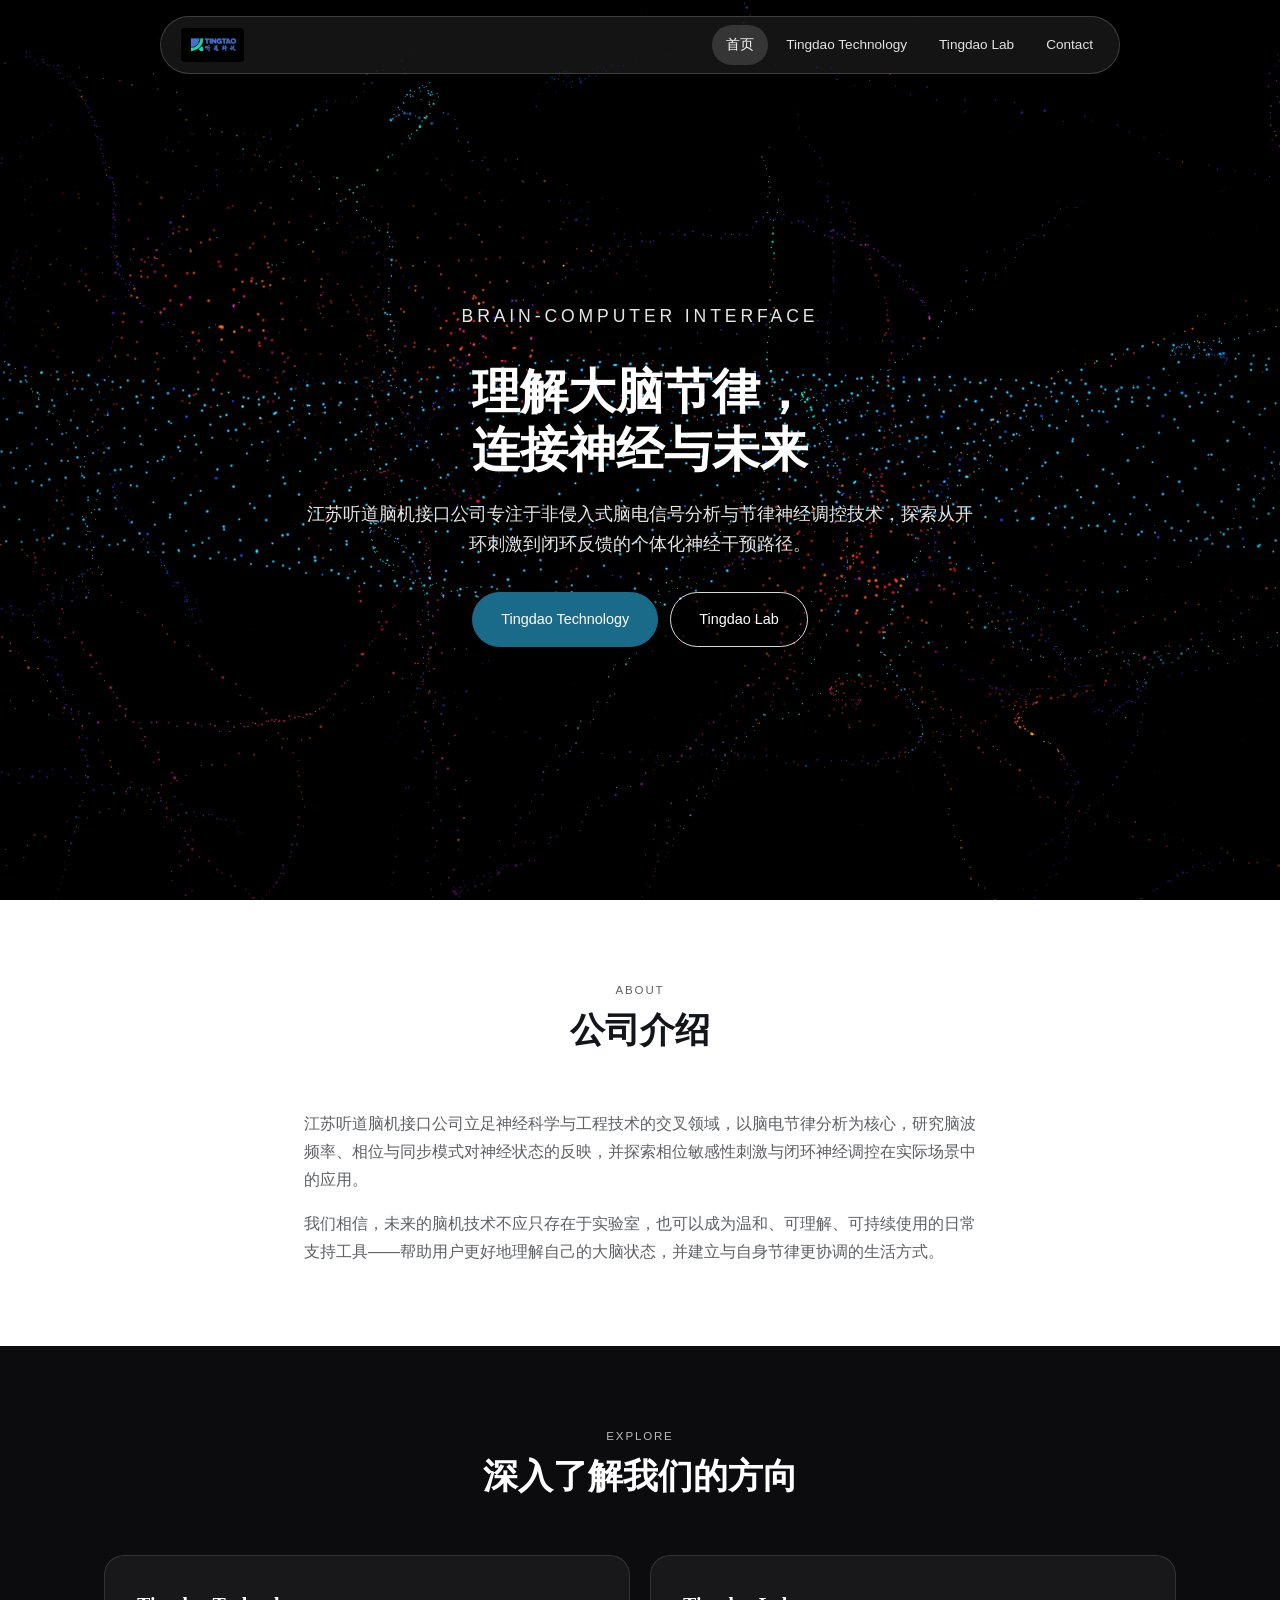
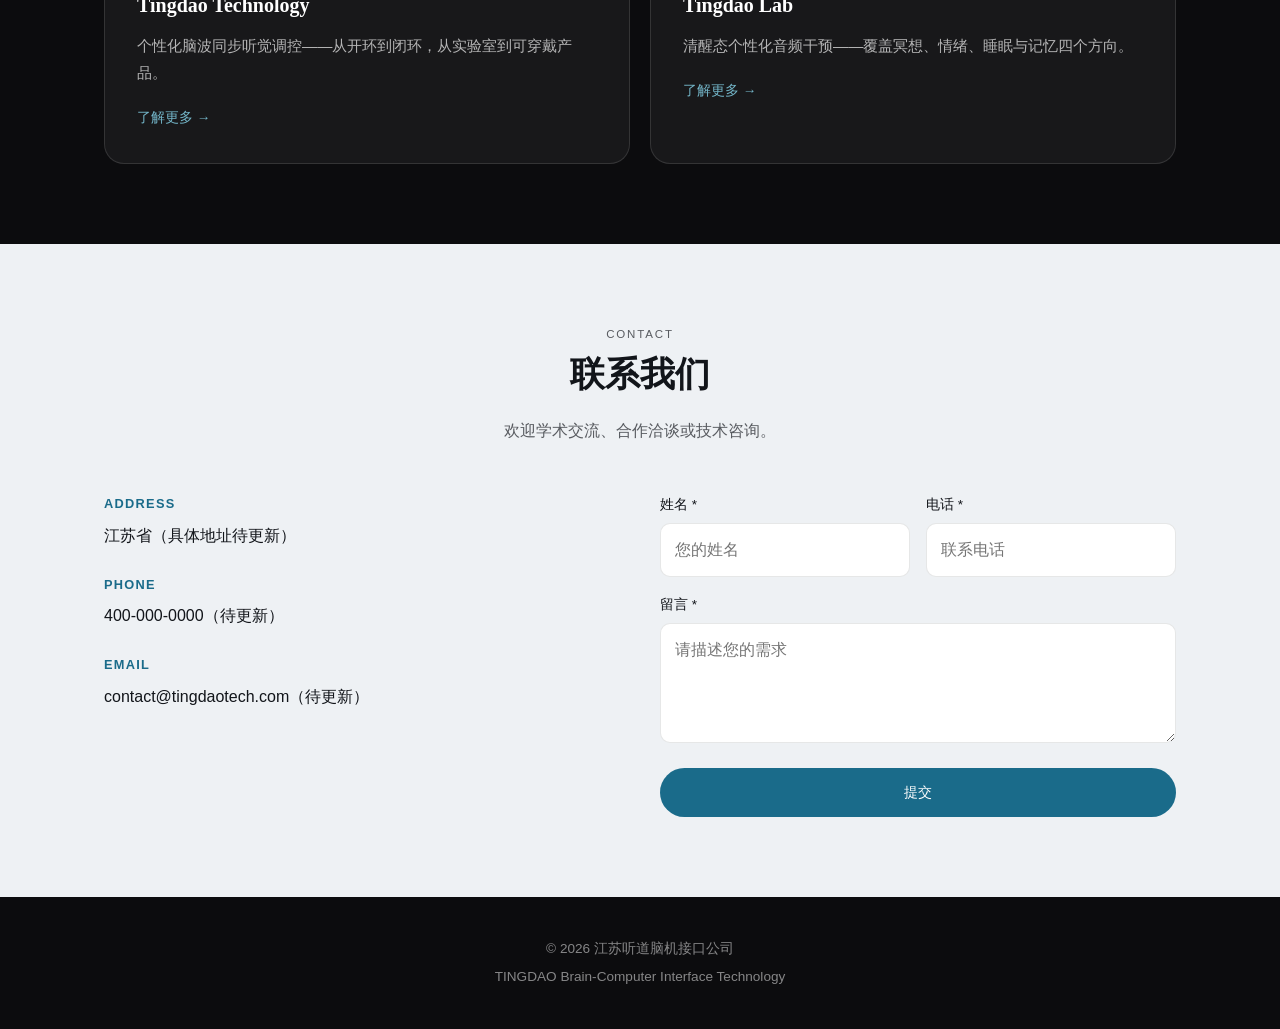
==== commit 6378d10a: "全站改为黑白浅灰交替配色，并加入青蓝点缀。 Co-authored-by: Cursor <cursoragent@cursor.com>" ====
--- a/index.html
+++ b/index.html
@@ -43,7 +43,7 @@
       </div>
     </section>
 
-    <section class="section section-alt">
+    <section class="section section--light">
       <div class="container container-narrow">
         <div class="section-head">
           <p class="section-label">About</p>
@@ -56,7 +56,7 @@
       </div>
     </section>
 
-    <section class="section">
+    <section class="section section--dark">
       <div class="container">
         <div class="section-head">
           <p class="section-label">Explore</p>
@@ -77,7 +77,7 @@
       </div>
     </section>
 
-    <section id="contact" class="section section-alt">
+    <section id="contact" class="section section--gray">
       <div class="container">
         <div class="section-head">
           <p class="section-label">Contact</p>
--- a/css/style.css
+++ b/css/style.css
@@ -9,15 +9,19 @@
 }
 
 :root {
-  --bg: #e6eaee;
-  --bg-alt: #ccdee2;
+  --bg: #ffffff;
+  --bg-gray: #eef1f4;
+  --bg-dark: #0c0c0e;
   --white: #ffffff;
-  --navy: #041246;
-  --royal: #07187c;
-  --text: #041246;
-  --muted: rgba(4, 18, 70, 0.72);
-  --light: rgba(4, 18, 70, 0.48);
-  --border: rgba(4, 18, 70, 0.12);
+  --black: #0c0c0e;
+  --navy: #0a1628;
+  --accent: #1a6b8a;
+  --accent-hover: #145a75;
+  --royal: #1a6b8a;
+  --text: #12151a;
+  --muted: rgba(18, 21, 26, 0.68);
+  --light: rgba(18, 21, 26, 0.45);
+  --border: rgba(18, 21, 26, 0.1);
   --max: 1120px;
   --narrow: 720px;
   --header-h: 72px;
@@ -75,7 +79,7 @@
   border-radius: 999px;
   backdrop-filter: blur(16px);
   -webkit-backdrop-filter: blur(16px);
-  box-shadow: 0 4px 24px rgba(4, 18, 70, 0.08);
+  box-shadow: 0 4px 24px rgba(0, 0, 0, 0.08);
 }
 
 .header__inner {
@@ -110,7 +114,7 @@
 .nav a:hover,
 .nav a.is-active {
   color: var(--text);
-  background: rgba(4, 18, 70, 0.06);
+  background: rgba(0, 0, 0, 0.06);
 }
 
 .menu-btn {
@@ -136,24 +140,58 @@
   transition: background 0.4s ease, border-color 0.4s ease, box-shadow 0.4s ease, backdrop-filter 0.4s ease;
 }
 
-/* Tech / Lab：50% 毛玻璃 + 深色字 */
-.page-inner .header {
-  background: rgba(255, 255, 255, 0.5);
-  border-color: rgba(255, 255, 255, 0.55);
+/* Tech / Lab：黑底 hero 上轻毛玻璃 + 白字；滚到白区后切深色字 */
+.page-inner .header:not(.header--solid) {
+  background: rgba(255, 255, 255, 0.08);
+  border-color: rgba(255, 255, 255, 0.18);
+  backdrop-filter: blur(16px);
+  -webkit-backdrop-filter: blur(16px);
+  box-shadow: none;
+}
+
+.page-inner .header:not(.header--solid) .nav a {
+  color: rgba(255, 255, 255, 0.88);
+  transition: color 0.3s ease, background 0.2s ease;
+}
+
+.page-inner .header:not(.header--solid) .nav a:hover,
+.page-inner .header:not(.header--solid) .nav a.is-active {
+  color: #ffffff;
+  background: rgba(255, 255, 255, 0.14);
+}
+
+.page-inner .header:not(.header--solid) .menu-btn {
+  border-color: rgba(255, 255, 255, 0.45);
+}
+
+.page-inner .header:not(.header--solid) .menu-btn span {
+  background: #ffffff;
+}
+
+.page-inner .header.header--solid {
+  background: rgba(255, 255, 255, 0.72);
+  border-color: rgba(0, 0, 0, 0.1);
   backdrop-filter: blur(20px);
   -webkit-backdrop-filter: blur(20px);
-  box-shadow: 0 4px 24px rgba(4, 18, 70, 0.06);
-}
-
-.page-inner .header .nav a {
+  box-shadow: 0 4px 24px rgba(0, 0, 0, 0.08);
+}
+
+.page-inner .header.header--solid .nav a {
   color: var(--muted);
-  transition: color 0.3s ease, background 0.2s ease;
-}
-
-.page-inner .header .nav a:hover,
-.page-inner .header .nav a.is-active {
+}
+
+.page-inner .header.header--solid .nav a:hover,
+.page-inner .header.header--solid .nav a.is-active {
   color: var(--text);
-  background: rgba(4, 18, 70, 0.06);
+  background: rgba(0, 0, 0, 0.06);
+}
+
+.page-inner .header.header--solid .menu-btn {
+  border-color: var(--border);
+}
+
+.page-inner .header.header--solid .menu-btn span {
+  background: var(--text);
 }
 
 /* 首页 Hero 上：轻毛玻璃 + 白字 */
@@ -184,13 +222,13 @@
   background: #ffffff;
 }
 
-/* 首页滚到浅色区域：50% 毛玻璃 + 深色字 */
+/* 首页滚到浅色区域：白毛玻璃 + 深色字 */
 .page-home .header.header--solid {
-  background: rgba(255, 255, 255, 0.5);
-  border-color: rgba(255, 255, 255, 0.6);
+  background: rgba(255, 255, 255, 0.72);
+  border-color: rgba(0, 0, 0, 0.1);
   backdrop-filter: blur(20px);
   -webkit-backdrop-filter: blur(20px);
-  box-shadow: 0 4px 24px rgba(4, 18, 70, 0.08);
+  box-shadow: 0 4px 24px rgba(0, 0, 0, 0.08);
 }
 
 .page-home .header.header--solid .nav a {
@@ -200,7 +238,7 @@
 .page-home .header.header--solid .nav a:hover,
 .page-home .header.header--solid .nav a.is-active {
   color: var(--text);
-  background: rgba(4, 18, 70, 0.06);
+  background: rgba(0, 0, 0, 0.06);
 }
 
 .page-home .header.header--solid .menu-btn {
@@ -268,7 +306,7 @@
   font-size: 0.72rem;
   letter-spacing: 0.22em;
   text-transform: uppercase;
-  color: rgba(255, 255, 255, 0.78);
+  color: rgba(120, 190, 210, 0.95);
   margin-bottom: 16px;
   animation: heroFadeUp 1s cubic-bezier(0.22, 1, 0.36, 1) 0.1s both;
 }
@@ -280,7 +318,6 @@
   line-height: 1.2;
   color: #ffffff;
   margin-bottom: 20px;
-  text-shadow: 0 2px 28px rgba(4, 18, 70, 0.35);
   animation: heroFadeUp 1s cubic-bezier(0.22, 1, 0.36, 1) 0.25s both;
 }
 
@@ -288,7 +325,6 @@
   font-size: clamp(1rem, 2.2vw, 1.1rem);
   color: rgba(255, 255, 255, 0.9);
   margin-bottom: 32px;
-  text-shadow: 0 1px 16px rgba(4, 18, 70, 0.28);
   animation: heroFadeUp 1s cubic-bezier(0.22, 1, 0.36, 1) 0.4s both;
 }
 
@@ -307,6 +343,18 @@
   .hero__actions {
     animation: none;
   }
+}
+
+.hero__actions .btn-primary {
+  background: var(--accent);
+  color: #ffffff;
+  border-color: var(--accent);
+}
+
+.hero__actions .btn-primary:hover {
+  background: var(--accent-hover);
+  border-color: var(--accent-hover);
+  color: #ffffff;
 }
 
 .hero__actions .btn-outline {
@@ -334,16 +382,16 @@
 }
 
 .btn-primary {
-  background: var(--royal);
+  background: var(--accent);
   color: var(--white);
 }
 
 .btn-primary:hover {
-  background: var(--navy);
+  background: var(--accent-hover);
 }
 
 .btn-outline {
-  background: var(--white);
+  background: transparent;
   color: var(--navy);
   border-color: var(--navy);
 }
@@ -356,10 +404,110 @@
 /* ── Sections ── */
 .section {
   padding: 80px 0;
-}
-
-.section-alt {
-  background: var(--bg-alt);
+  background: var(--bg);
+  color: var(--text);
+}
+
+.section-alt,
+.section--light {
+  background: var(--bg);
+  color: var(--text);
+}
+
+.section--gray {
+  background: var(--bg-gray);
+  color: var(--text);
+}
+
+.section--dark {
+  background: var(--bg-dark);
+  color: #ffffff;
+}
+
+.section--dark .section-head h2,
+.section--dark .section-head p,
+.section--dark .section-label,
+.section--dark .prose p,
+.section--dark .prose strong,
+.section--dark .contact-item h4,
+.section--dark .contact-item p,
+.section--dark .science-text h3,
+.section--dark .science-text p,
+.section--dark .lab-intro h2,
+.section--dark .lab-intro p,
+.section--dark .form-group label {
+  color: inherit;
+}
+
+.section--dark .section-label,
+.section--dark .contact-item h4 {
+  color: rgba(120, 190, 210, 0.85);
+}
+
+.section--dark .section-head p,
+.section--dark .prose p,
+.section--dark .science-text p,
+.section--dark .lab-intro p,
+.section--dark .contact-item p {
+  color: rgba(255, 255, 255, 0.72);
+}
+
+.section--dark .prose strong {
+  color: #ffffff;
+}
+
+.section--dark .card-link,
+.section--dark .research-card {
+  background: rgba(255, 255, 255, 0.05);
+  border-color: rgba(255, 255, 255, 0.12);
+  color: #ffffff;
+}
+
+.section--dark .card-link:hover {
+  box-shadow: 0 8px 32px rgba(0, 0, 0, 0.35);
+  border-color: rgba(120, 190, 210, 0.35);
+}
+
+.section--dark .card-link p,
+.section--dark .research-card p {
+  color: rgba(255, 255, 255, 0.68);
+}
+
+.section--dark .card-link .arrow {
+  color: rgba(120, 190, 210, 0.95);
+}
+
+.section--dark .science-media,
+.section--dark .lab-media {
+  background: #ffffff;
+  border-color: rgba(255, 255, 255, 0.2);
+  box-shadow: none;
+}
+
+.section--dark .form-group input,
+.section--dark .form-group textarea {
+  background: rgba(255, 255, 255, 0.08);
+  border-color: rgba(255, 255, 255, 0.2);
+  color: #ffffff;
+}
+
+.section--dark .form-group input::placeholder,
+.section--dark .form-group textarea::placeholder {
+  color: rgba(255, 255, 255, 0.4);
+}
+
+.section--dark .btn-primary {
+  background: var(--accent);
+  color: #ffffff;
+}
+
+.section--dark .btn-primary:hover {
+  background: var(--accent-hover);
+}
+
+.section--dark .form-success {
+  background: rgba(26, 107, 138, 0.25);
+  color: rgba(180, 220, 235, 0.95);
 }
 
 .section-head {
@@ -384,7 +532,7 @@
   font-size: 0.72rem;
   letter-spacing: 0.16em;
   text-transform: uppercase;
-  color: var(--light);
+  color: var(--accent);
   margin-bottom: 12px;
 }
 
@@ -401,12 +549,13 @@
   background: var(--white);
   border: 1px solid var(--border);
   border-radius: var(--radius);
-  transition: box-shadow 0.2s, transform 0.2s;
+  transition: box-shadow 0.2s, transform 0.2s, border-color 0.2s;
 }
 
 .card-link:hover {
-  box-shadow: 0 8px 32px rgba(4, 18, 70, 0.1);
+  box-shadow: 0 8px 32px rgba(0, 0, 0, 0.08);
   transform: translateY(-2px);
+  border-color: rgba(26, 107, 138, 0.35);
 }
 
 .card-link h3 {
@@ -423,7 +572,7 @@
 
 .card-link .arrow {
   font-size: 0.85rem;
-  color: var(--royal);
+  color: var(--accent);
   font-weight: 500;
 }
 
@@ -431,17 +580,23 @@
 .page-hero {
   padding: calc(var(--header-h) + 64px) 0 56px;
   text-align: center;
-  background: linear-gradient(180deg, var(--bg-alt) 0%, var(--bg) 100%);
+  background: var(--bg-dark);
+  color: #ffffff;
+}
+
+.page-hero .section-label {
+  color: rgba(120, 190, 210, 0.9);
 }
 
 .page-hero h1 {
   font-family: var(--serif);
   font-size: clamp(2rem, 4.5vw, 2.8rem);
   margin-bottom: 16px;
+  color: #ffffff;
 }
 
 .page-hero p {
-  color: var(--muted);
+  color: rgba(255, 255, 255, 0.72);
   max-width: 600px;
   margin: 0 auto;
 }
@@ -449,7 +604,7 @@
 .page-hero__partner {
   font-size: clamp(0.95rem, 2vw, 1.1rem);
   font-weight: 500;
-  color: var(--royal);
+  color: rgba(120, 190, 210, 0.95);
   max-width: 720px;
   margin: 0 auto 16px;
   line-height: 1.6;
@@ -478,11 +633,11 @@
 }
 
 .science-media {
-  background: var(--white);
+  background: var(--bg-gray);
   border: 1px solid var(--border);
   border-radius: var(--radius);
   overflow: hidden;
-  box-shadow: 0 4px 24px rgba(4, 18, 70, 0.06);
+  box-shadow: 0 4px 24px rgba(0, 0, 0, 0.05);
 }
 
 .science-media video {
@@ -529,8 +684,8 @@
 .lab-badge {
   display: inline-block;
   padding: 6px 14px;
-  background: rgba(7, 24, 124, 0.08);
-  color: var(--royal);
+  background: rgba(26, 107, 138, 0.1);
+  color: var(--accent);
   font-size: 0.8rem;
   font-weight: 500;
   border-radius: 999px;
@@ -616,7 +771,7 @@
   font-size: 0.8rem;
   letter-spacing: 0.1em;
   text-transform: uppercase;
-  color: var(--light);
+  color: var(--accent);
   margin-bottom: 6px;
 }
 
@@ -654,8 +809,8 @@
 .form-success {
   display: none;
   padding: 16px;
-  background: rgba(7, 24, 124, 0.08);
-  color: var(--royal);
+  background: rgba(26, 107, 138, 0.1);
+  color: var(--accent);
   border-radius: 10px;
   margin-bottom: 16px;
 }
@@ -664,8 +819,9 @@
 .footer {
   padding: 40px 0;
   text-align: center;
-  border-top: 1px solid var(--border);
-  color: var(--muted);
+  background: var(--bg-dark);
+  border-top: none;
+  color: rgba(255, 255, 255, 0.5);
   font-size: 0.85rem;
 }
 
@@ -685,6 +841,16 @@
 
 .prose strong {
   color: var(--text);
+}
+
+.text-link {
+  color: var(--accent);
+  text-decoration: underline;
+  text-underline-offset: 3px;
+}
+
+.section--dark .text-link {
+  color: rgba(120, 190, 210, 0.95);
 }
 
 /* ── Mobile ── */
@@ -710,37 +876,36 @@
     border: 1px solid var(--border);
     border-radius: 16px;
     padding: 12px;
-    box-shadow: 0 8px 32px rgba(4, 18, 70, 0.1);
+    box-shadow: 0 8px 32px rgba(0, 0, 0, 0.1);
   }
 
   .nav.is-open {
     display: flex;
   }
 
-  .page-home .header:not(.header--solid) .nav.is-open {
-    background: rgba(4, 18, 70, 0.82);
+  .page-home .header:not(.header--solid) .nav.is-open,
+  .page-inner .header:not(.header--solid) .nav.is-open {
+    background: rgba(0, 0, 0, 0.88);
     border-color: rgba(255, 255, 255, 0.15);
     backdrop-filter: blur(20px);
     -webkit-backdrop-filter: blur(20px);
   }
 
-  .page-home .header.header--solid .nav.is-open {
+  .page-home .header.header--solid .nav.is-open,
+  .page-inner .header.header--solid .nav.is-open {
     background: rgba(255, 255, 255, 0.95);
     border-color: var(--border);
   }
 
-  .page-inner .nav.is-open {
-    background: rgba(255, 255, 255, 0.92);
-    backdrop-filter: blur(20px);
-    -webkit-backdrop-filter: blur(20px);
-  }
-
-  .page-home .header:not(.header--solid) .nav.is-open a {
+  .page-home .header:not(.header--solid) .nav.is-open a,
+  .page-inner .header:not(.header--solid) .nav.is-open a {
     color: rgba(255, 255, 255, 0.88);
   }
 
   .page-home .header:not(.header--solid) .nav.is-open a:hover,
-  .page-home .header:not(.header--solid) .nav.is-open a.is-active {
+  .page-home .header:not(.header--solid) .nav.is-open a.is-active,
+  .page-inner .header:not(.header--solid) .nav.is-open a:hover,
+  .page-inner .header:not(.header--solid) .nav.is-open a.is-active {
     color: #ffffff;
     background: rgba(255, 255, 255, 0.12);
   }
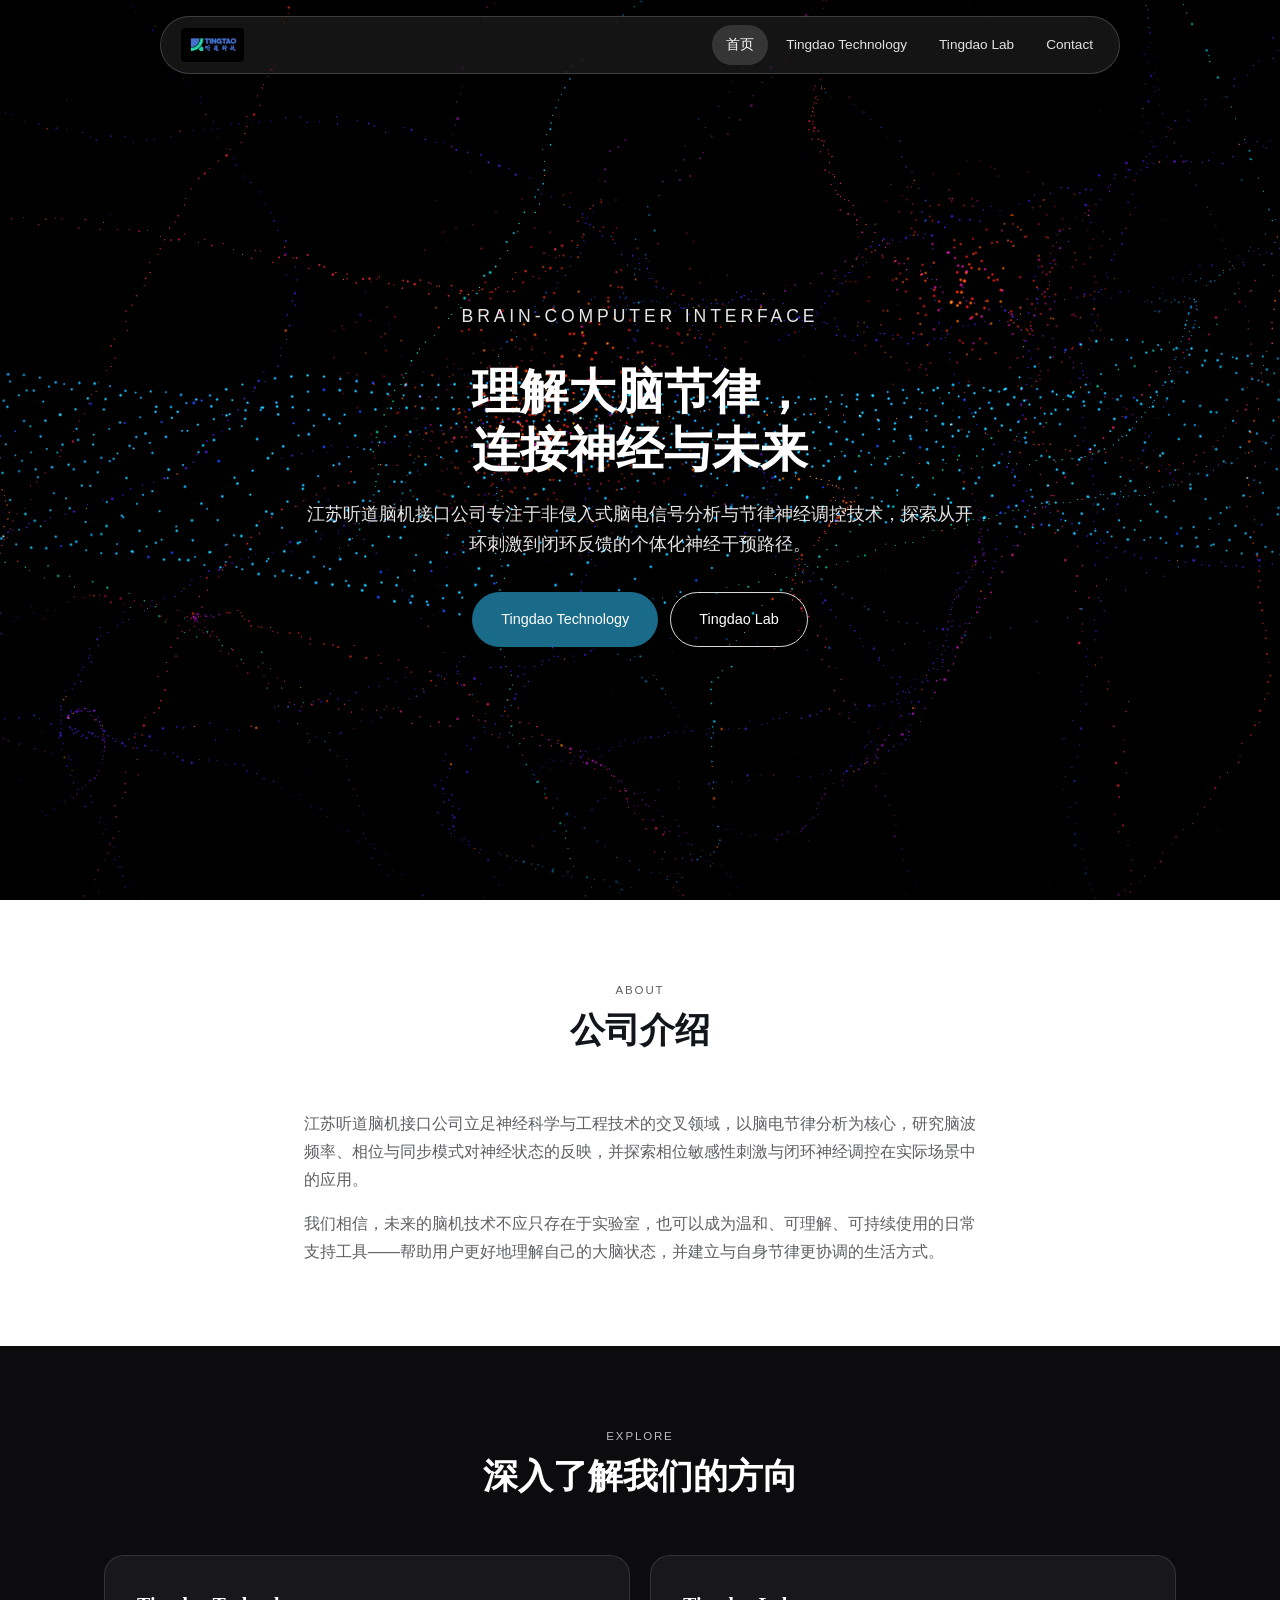
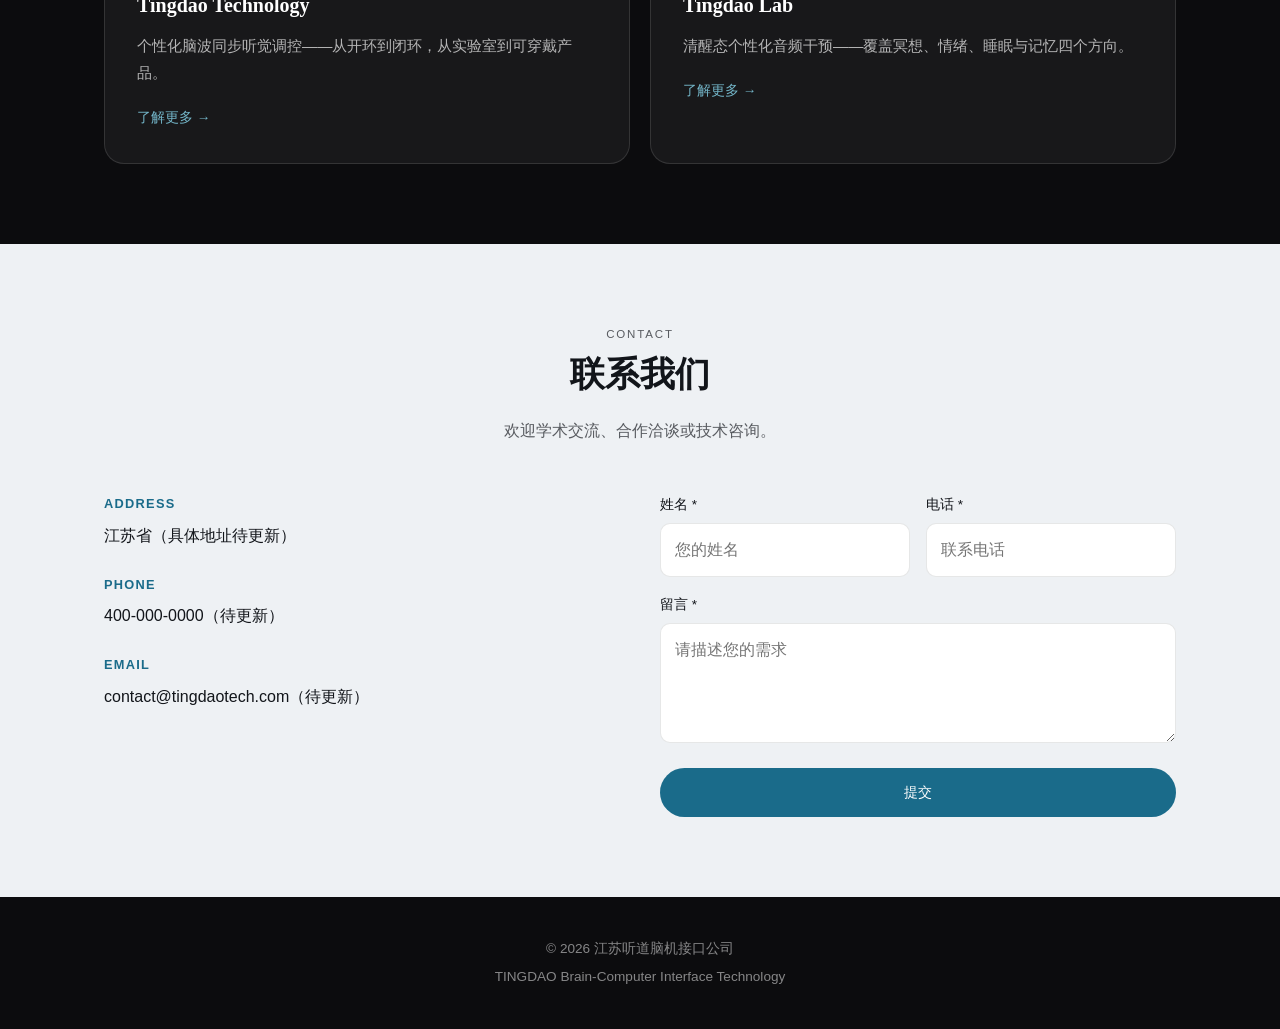
==== commit 2c1a5422: "为样式表增加版本号，避免浏览器缓存旧配色。 Co-authored-by: Cursor <cursoragent@cursor.com>" ====
--- a/index.html
+++ b/index.html
@@ -8,7 +8,7 @@
   <link rel="icon" type="image/png" sizes="32x32" href="assets/favicon-32.png">
   <link rel="icon" type="image/png" sizes="16x16" href="assets/favicon-16.png">
   <link rel="apple-touch-icon" sizes="180x180" href="assets/apple-touch-icon.png">
-  <link rel="stylesheet" href="css/style.css">
+  <link rel="stylesheet" href="css/style.css?v=20260709b">
 </head>
 <body class="page-home">
 
--- a/css/style.css
+++ b/css/style.css
@@ -11,6 +11,7 @@
 :root {
   --bg: #ffffff;
   --bg-gray: #eef1f4;
+  --bg-blue: #e2eef3;
   --bg-dark: #0c0c0e;
   --white: #ffffff;
   --black: #0c0c0e;
@@ -140,35 +141,8 @@
   transition: background 0.4s ease, border-color 0.4s ease, box-shadow 0.4s ease, backdrop-filter 0.4s ease;
 }
 
-/* Tech / Lab：黑底 hero 上轻毛玻璃 + 白字；滚到白区后切深色字 */
-.page-inner .header:not(.header--solid) {
-  background: rgba(255, 255, 255, 0.08);
-  border-color: rgba(255, 255, 255, 0.18);
-  backdrop-filter: blur(16px);
-  -webkit-backdrop-filter: blur(16px);
-  box-shadow: none;
-}
-
-.page-inner .header:not(.header--solid) .nav a {
-  color: rgba(255, 255, 255, 0.88);
-  transition: color 0.3s ease, background 0.2s ease;
-}
-
-.page-inner .header:not(.header--solid) .nav a:hover,
-.page-inner .header:not(.header--solid) .nav a.is-active {
-  color: #ffffff;
-  background: rgba(255, 255, 255, 0.14);
-}
-
-.page-inner .header:not(.header--solid) .menu-btn {
-  border-color: rgba(255, 255, 255, 0.45);
-}
-
-.page-inner .header:not(.header--solid) .menu-btn span {
-  background: #ffffff;
-}
-
-.page-inner .header.header--solid {
+/* Tech / Lab：浅色页，导航始终深色字 */
+.page-inner .header {
   background: rgba(255, 255, 255, 0.72);
   border-color: rgba(0, 0, 0, 0.1);
   backdrop-filter: blur(20px);
@@ -176,21 +150,22 @@
   box-shadow: 0 4px 24px rgba(0, 0, 0, 0.08);
 }
 
-.page-inner .header.header--solid .nav a {
-  color: var(--muted);
-}
-
-.page-inner .header.header--solid .nav a:hover,
-.page-inner .header.header--solid .nav a.is-active {
+.page-inner .header .nav a {
+  color: var(--muted);
+  transition: color 0.3s ease, background 0.2s ease;
+}
+
+.page-inner .header .nav a:hover,
+.page-inner .header .nav a.is-active {
   color: var(--text);
   background: rgba(0, 0, 0, 0.06);
 }
 
-.page-inner .header.header--solid .menu-btn {
+.page-inner .header .menu-btn {
   border-color: var(--border);
 }
 
-.page-inner .header.header--solid .menu-btn span {
+.page-inner .header .menu-btn span {
   background: var(--text);
 }
 
@@ -416,6 +391,11 @@
 
 .section--gray {
   background: var(--bg-gray);
+  color: var(--text);
+}
+
+.section--blue {
+  background: var(--bg-blue);
   color: var(--text);
 }
 
@@ -580,23 +560,23 @@
 .page-hero {
   padding: calc(var(--header-h) + 64px) 0 56px;
   text-align: center;
-  background: var(--bg-dark);
-  color: #ffffff;
+  background: var(--bg-blue);
+  color: var(--text);
 }
 
 .page-hero .section-label {
-  color: rgba(120, 190, 210, 0.9);
+  color: var(--accent);
 }
 
 .page-hero h1 {
   font-family: var(--serif);
   font-size: clamp(2rem, 4.5vw, 2.8rem);
   margin-bottom: 16px;
-  color: #ffffff;
+  color: var(--text);
 }
 
 .page-hero p {
-  color: rgba(255, 255, 255, 0.72);
+  color: var(--muted);
   max-width: 600px;
   margin: 0 auto;
 }
@@ -604,7 +584,7 @@
 .page-hero__partner {
   font-size: clamp(0.95rem, 2vw, 1.1rem);
   font-weight: 500;
-  color: rgba(120, 190, 210, 0.95);
+  color: var(--accent);
   max-width: 720px;
   margin: 0 auto 16px;
   line-height: 1.6;
@@ -819,10 +799,16 @@
 .footer {
   padding: 40px 0;
   text-align: center;
+  background: var(--bg-gray);
+  border-top: 1px solid var(--border);
+  color: var(--muted);
+  font-size: 0.85rem;
+}
+
+.page-home .footer {
   background: var(--bg-dark);
   border-top: none;
   color: rgba(255, 255, 255, 0.5);
-  font-size: 0.85rem;
 }
 
 .footer p + p {
@@ -883,8 +869,7 @@
     display: flex;
   }
 
-  .page-home .header:not(.header--solid) .nav.is-open,
-  .page-inner .header:not(.header--solid) .nav.is-open {
+  .page-home .header:not(.header--solid) .nav.is-open {
     background: rgba(0, 0, 0, 0.88);
     border-color: rgba(255, 255, 255, 0.15);
     backdrop-filter: blur(20px);
@@ -892,20 +877,17 @@
   }
 
   .page-home .header.header--solid .nav.is-open,
-  .page-inner .header.header--solid .nav.is-open {
+  .page-inner .nav.is-open {
     background: rgba(255, 255, 255, 0.95);
     border-color: var(--border);
   }
 
-  .page-home .header:not(.header--solid) .nav.is-open a,
-  .page-inner .header:not(.header--solid) .nav.is-open a {
+  .page-home .header:not(.header--solid) .nav.is-open a {
     color: rgba(255, 255, 255, 0.88);
   }
 
   .page-home .header:not(.header--solid) .nav.is-open a:hover,
-  .page-home .header:not(.header--solid) .nav.is-open a.is-active,
-  .page-inner .header:not(.header--solid) .nav.is-open a:hover,
-  .page-inner .header:not(.header--solid) .nav.is-open a.is-active {
+  .page-home .header:not(.header--solid) .nav.is-open a.is-active {
     color: #ffffff;
     background: rgba(255, 255, 255, 0.12);
   }
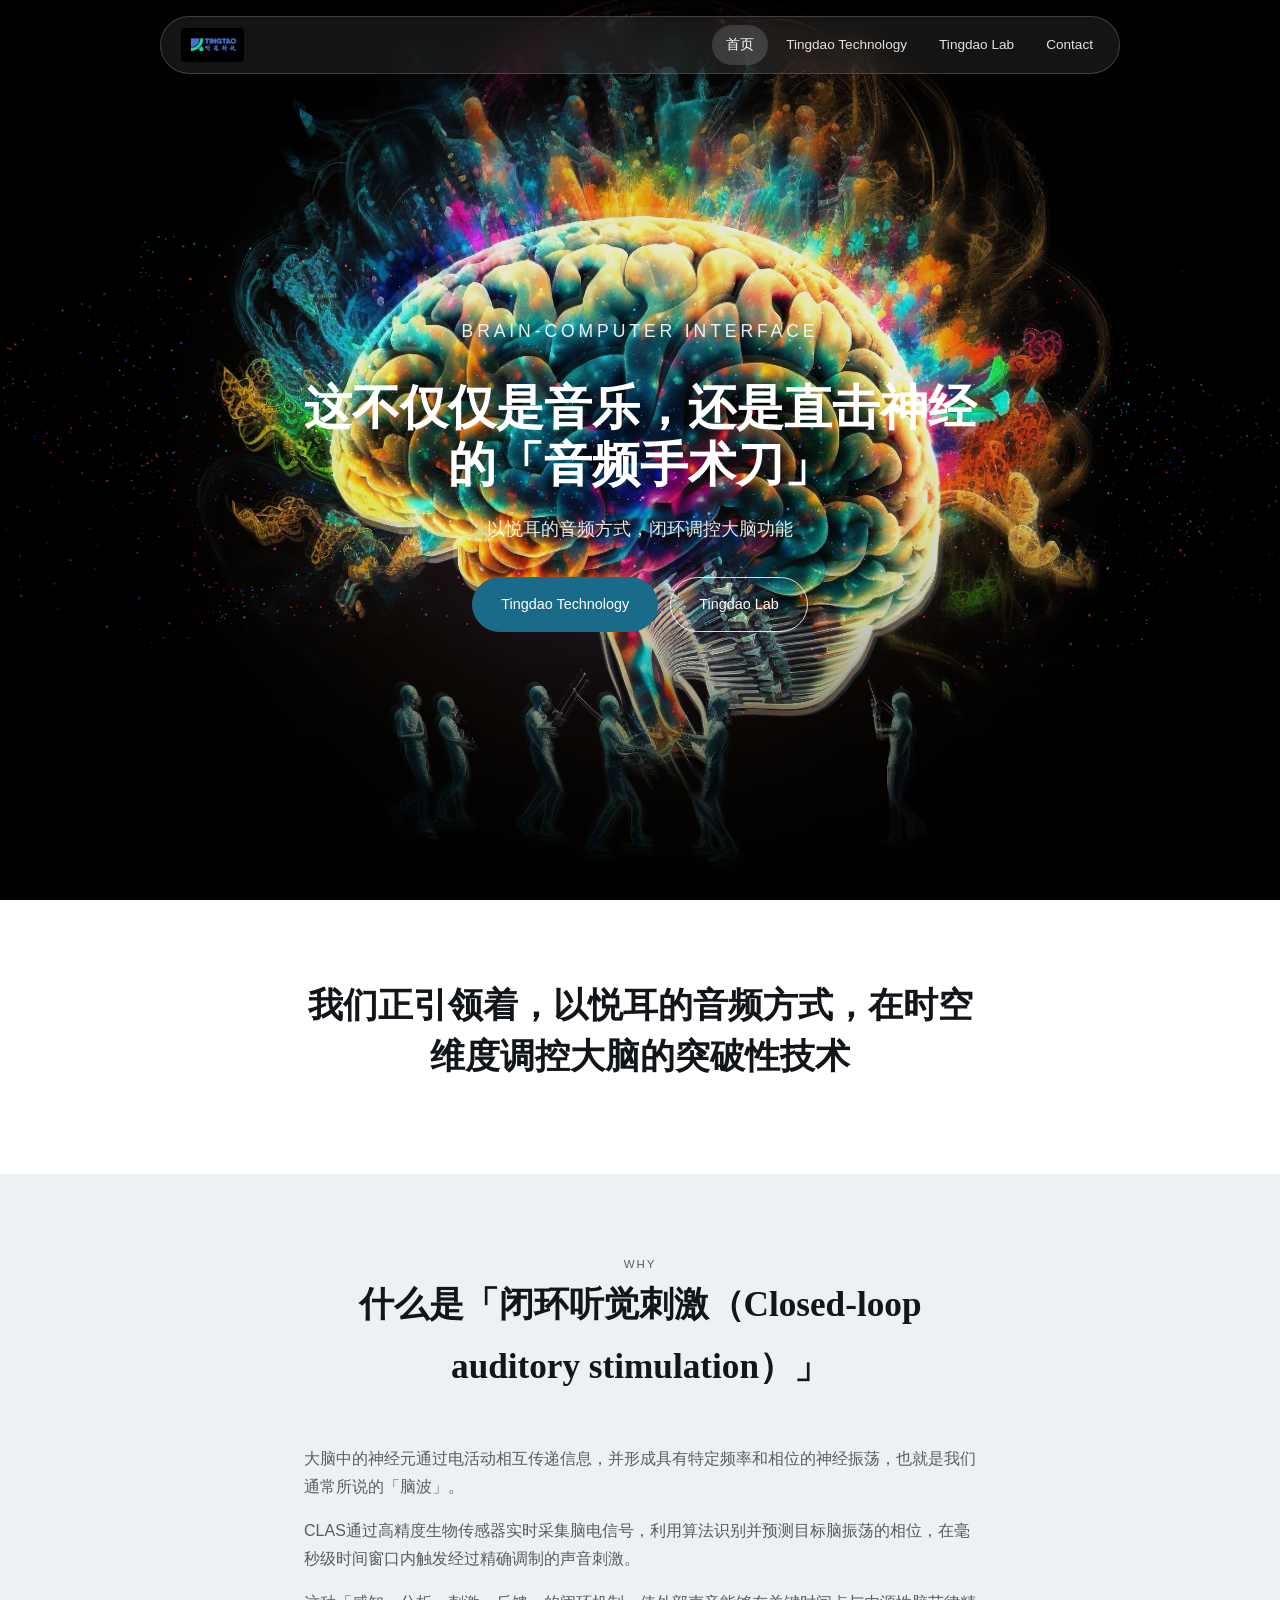
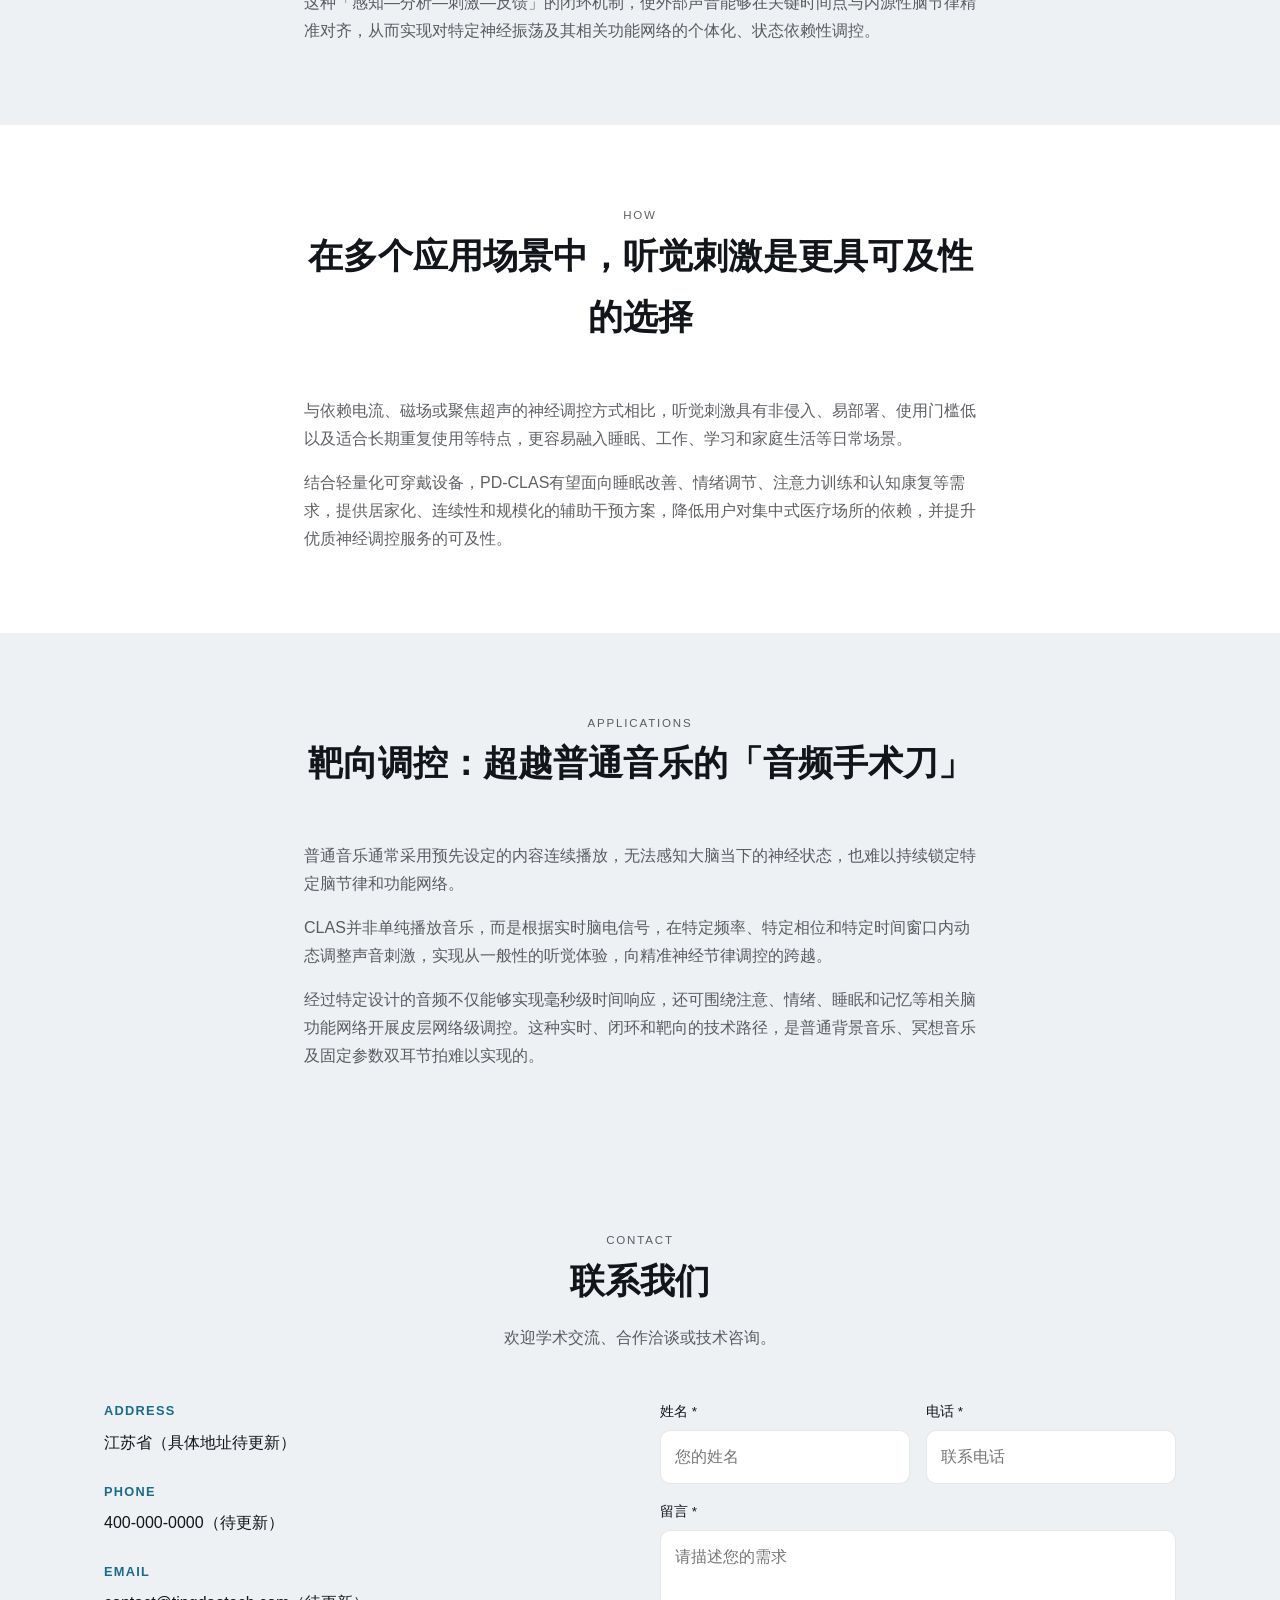
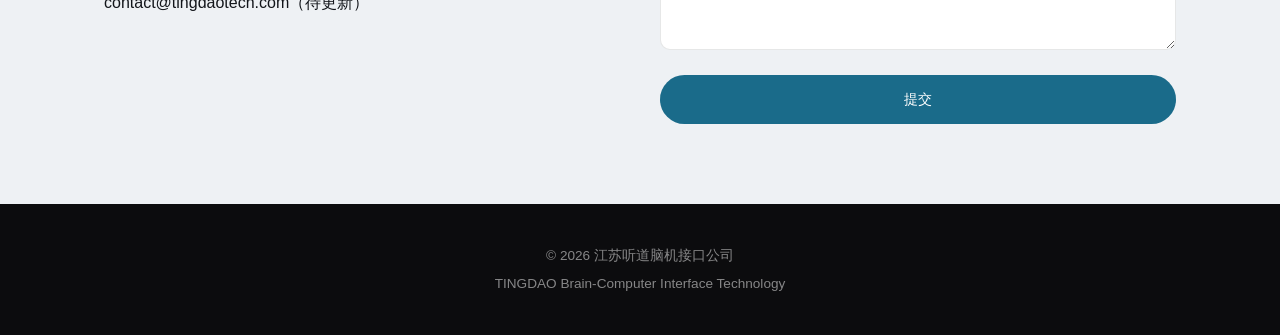
==== commit 1fb212c1: "升级首页 Hero 立体大脑动画，并更新 CLAS 三块文案。 用透明大脑分层视差替换粒子波形背景，同时改写为什么/怎么做/应用场景说明。  Co-authored-by: Cursor <curso" ====
--- a/index.html
+++ b/index.html
@@ -8,7 +8,7 @@
   <link rel="icon" type="image/png" sizes="32x32" href="assets/favicon-32.png">
   <link rel="icon" type="image/png" sizes="16x16" href="assets/favicon-16.png">
   <link rel="apple-touch-icon" sizes="180x180" href="assets/apple-touch-icon.png">
-  <link rel="stylesheet" href="css/style.css?v=20260709b">
+  <link rel="stylesheet" href="css/style.css?v=20260710a">
 </head>
 <body class="page-home">
 
@@ -28,14 +28,14 @@
   </header>
 
   <main>
-    <!-- 首页 Hero：Three.js 神经信号粒子波形背景 -->
+    <!-- 首页 Hero：动态立体大脑 + 粒子光丝 -->
     <section class="hero">
       <canvas id="neural-canvas" class="hero__canvas" aria-hidden="true"></canvas>
       <div class="hero__overlay" aria-hidden="true"></div>
       <div class="hero__content">
         <p class="hero__label">Brain-Computer Interface</p>
-        <h1>理解大脑节律，<br>连接神经与未来</h1>
-        <p>江苏听道脑机接口公司专注于非侵入式脑电信号分析与节律神经调控技术，探索从开环刺激到闭环反馈的个体化神经干预路径。</p>
+        <h1>这不仅仅是音乐，还是直击神经的「音频手术刀」</h1>
+        <p>以悦耳的音频方式，闭环调控大脑功能</p>
         <div class="hero__actions">
           <a href="technology.html" class="btn btn-primary">Tingdao Technology</a>
           <a href="tingdao-lab.html" class="btn btn-outline">Tingdao Lab</a>
@@ -45,34 +45,49 @@
 
     <section class="section section--light">
       <div class="container container-narrow">
-        <div class="section-head">
-          <p class="section-label">About</p>
-          <h2>公司介绍</h2>
-        </div>
-        <div class="prose">
-          <p>江苏听道脑机接口公司立足神经科学与工程技术的交叉领域，以脑电节律分析为核心，研究脑波频率、相位与同步模式对神经状态的反映，并探索相位敏感性刺激与闭环神经调控在实际场景中的应用。</p>
-          <p>我们相信，未来的脑机技术不应只存在于实验室，也可以成为温和、可理解、可持续使用的日常支持工具——帮助用户更好地理解自己的大脑状态，并建立与自身节律更协调的生活方式。</p>
+        <div class="section-head section-head--solo">
+          <h2>我们正引领着，以悦耳的音频方式，在时空维度调控大脑的突破性技术</h2>
         </div>
       </div>
     </section>
 
-    <section class="section section--dark">
-      <div class="container">
+    <section class="section section--gray">
+      <div class="container container-narrow">
         <div class="section-head">
-          <p class="section-label">Explore</p>
-          <h2>深入了解我们的方向</h2>
+          <p class="section-label">Why</p>
+          <h2>什么是「闭环听觉刺激（Closed-loop auditory stimulation）」</h2>
         </div>
-        <div class="cards">
-          <a href="technology.html" class="card-link">
-            <h3>Tingdao Technology</h3>
-            <p>个性化脑波同步听觉调控——从开环到闭环，从实验室到可穿戴产品。</p>
-            <span class="arrow">了解更多 →</span>
-          </a>
-          <a href="tingdao-lab.html" class="card-link">
-            <h3>Tingdao Lab</h3>
-            <p>清醒态个性化音频干预——覆盖冥想、情绪、睡眠与记忆四个方向。</p>
-            <span class="arrow">了解更多 →</span>
-          </a>
+        <div class="prose">
+          <p>大脑中的神经元通过电活动相互传递信息，并形成具有特定频率和相位的神经振荡，也就是我们通常所说的「脑波」。</p>
+          <p>CLAS通过高精度生物传感器实时采集脑电信号，利用算法识别并预测目标脑振荡的相位，在毫秒级时间窗口内触发经过精确调制的声音刺激。</p>
+          <p>这种「感知—分析—刺激—反馈」的闭环机制，使外部声音能够在关键时间点与内源性脑节律精准对齐，从而实现对特定神经振荡及其相关功能网络的个体化、状态依赖性调控。</p>
+        </div>
+      </div>
+    </section>
+
+    <section class="section section--light">
+      <div class="container container-narrow">
+        <div class="section-head">
+          <p class="section-label">How</p>
+          <h2>在多个应用场景中，听觉刺激是更具可及性的选择</h2>
+        </div>
+        <div class="prose">
+          <p>与依赖电流、磁场或聚焦超声的神经调控方式相比，听觉刺激具有非侵入、易部署、使用门槛低以及适合长期重复使用等特点，更容易融入睡眠、工作、学习和家庭生活等日常场景。</p>
+          <p>结合轻量化可穿戴设备，PD-CLAS有望面向睡眠改善、情绪调节、注意力训练和认知康复等需求，提供居家化、连续性和规模化的辅助干预方案，降低用户对集中式医疗场所的依赖，并提升优质神经调控服务的可及性。</p>
+        </div>
+      </div>
+    </section>
+
+    <section class="section section--gray">
+      <div class="container container-narrow">
+        <div class="section-head">
+          <p class="section-label">Applications</p>
+          <h2>靶向调控：超越普通音乐的「音频手术刀」</h2>
+        </div>
+        <div class="prose">
+          <p>普通音乐通常采用预先设定的内容连续播放，无法感知大脑当下的神经状态，也难以持续锁定特定脑节律和功能网络。</p>
+          <p>CLAS并非单纯播放音乐，而是根据实时脑电信号，在特定频率、特定相位和特定时间窗口内动态调整声音刺激，实现从一般性的听觉体验，向精准神经节律调控的跨越。</p>
+          <p>经过特定设计的音频不仅能够实现毫秒级时间响应，还可围绕注意、情绪、睡眠和记忆等相关脑功能网络开展皮层网络级调控。这种实时、闭环和靶向的技术路径，是普通背景音乐、冥想音乐及固定参数双耳节拍难以实现的。</p>
         </div>
       </div>
     </section>
--- a/css/style.css
+++ b/css/style.css
@@ -255,8 +255,8 @@
   z-index: 1;
   pointer-events: none;
   background:
-    radial-gradient(ellipse 50% 38% at 50% 42%, rgba(0, 0, 0, 0.05) 0%, rgba(0, 0, 0, 0.12) 75%, rgba(0, 0, 0, 0.28) 100%),
-    linear-gradient(180deg, rgba(0, 0, 0, 0.12) 0%, transparent 28%, transparent 82%, rgba(0, 0, 0, 0.25) 100%);
+    radial-gradient(ellipse 48% 42% at 50% 45%, rgba(0, 0, 0, 0.18) 0%, rgba(0, 0, 0, 0.08) 45%, rgba(0, 0, 0, 0.35) 100%),
+    linear-gradient(180deg, rgba(0, 0, 0, 0.35) 0%, transparent 22%, transparent 68%, rgba(0, 0, 0, 0.55) 100%);
 }
 
 .hero__content {
@@ -495,6 +495,16 @@
   margin-bottom: 48px;
 }
 
+.section-head--solo {
+  margin-bottom: 0;
+}
+
+.section-head--solo h2 {
+  margin-bottom: 0;
+  font-size: clamp(1.5rem, 3.2vw, 2rem);
+  line-height: 1.45;
+}
+
 .section-head h2 {
   font-family: var(--serif);
   font-size: clamp(1.6rem, 3.5vw, 2.2rem);
@@ -506,6 +516,20 @@
   color: var(--muted);
   max-width: 560px;
   margin: 0 auto;
+}
+
+.cards--apps {
+  grid-template-columns: repeat(2, 1fr);
+}
+
+.cards--apps .card-link {
+  cursor: default;
+}
+
+.cards--apps .card-link:hover {
+  transform: none;
+  box-shadow: none;
+  border-color: var(--border);
 }
 
 .section-label {
@@ -898,6 +922,7 @@
   }
 
   .cards,
+  .cards--apps,
   .science-item,
   .lab-intro,
   .contact-grid,
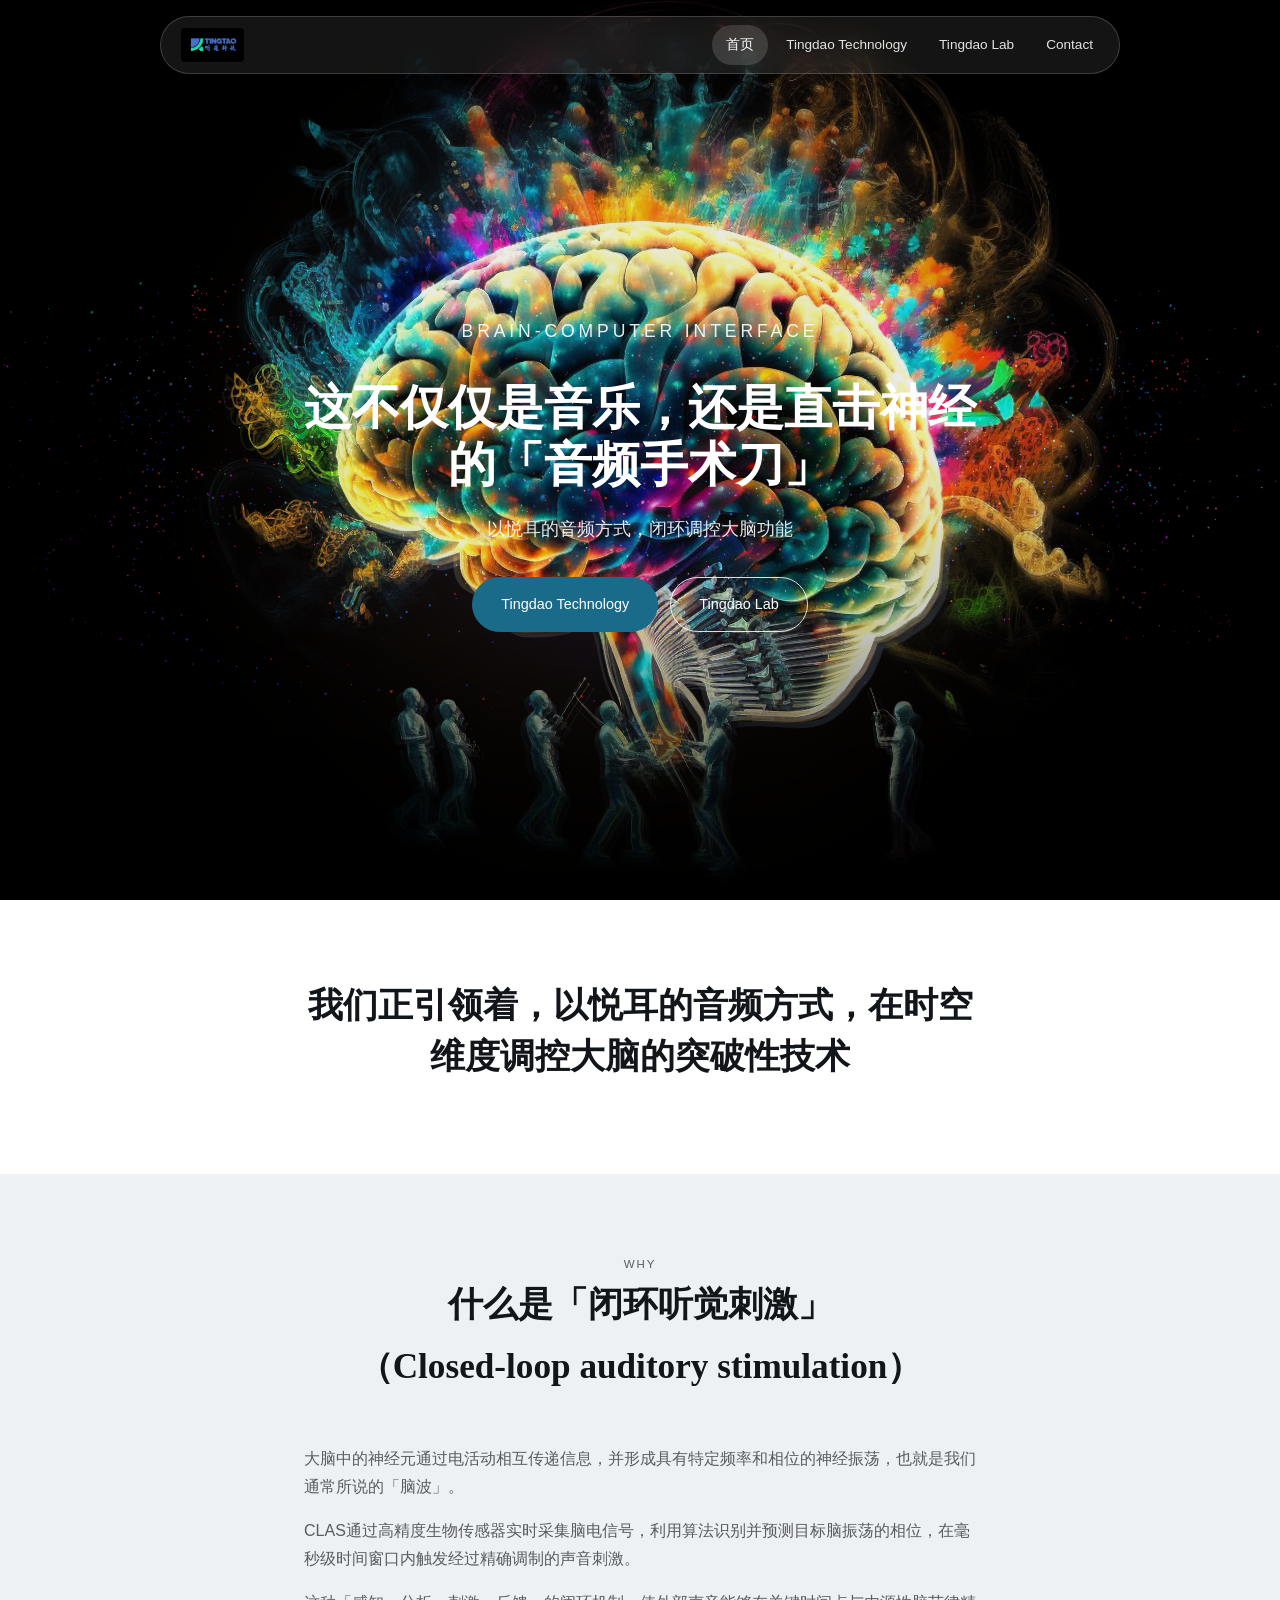
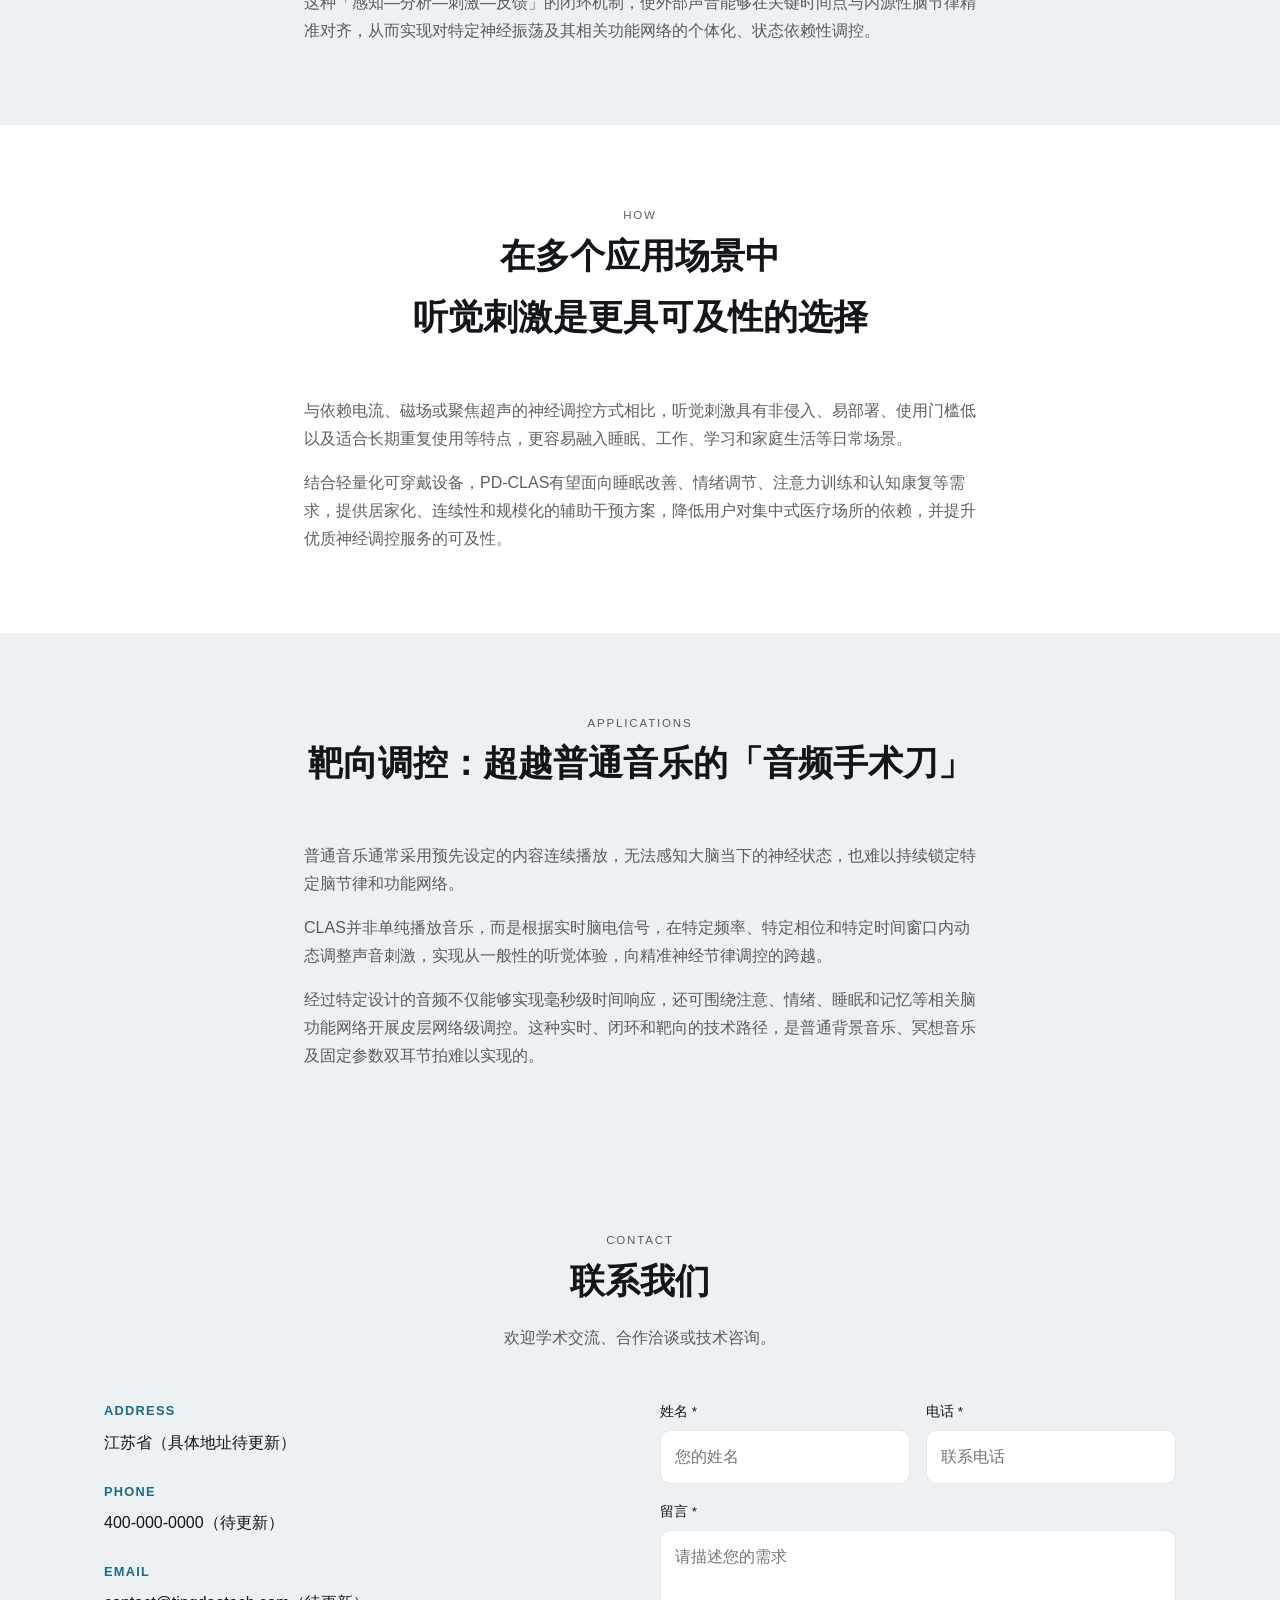
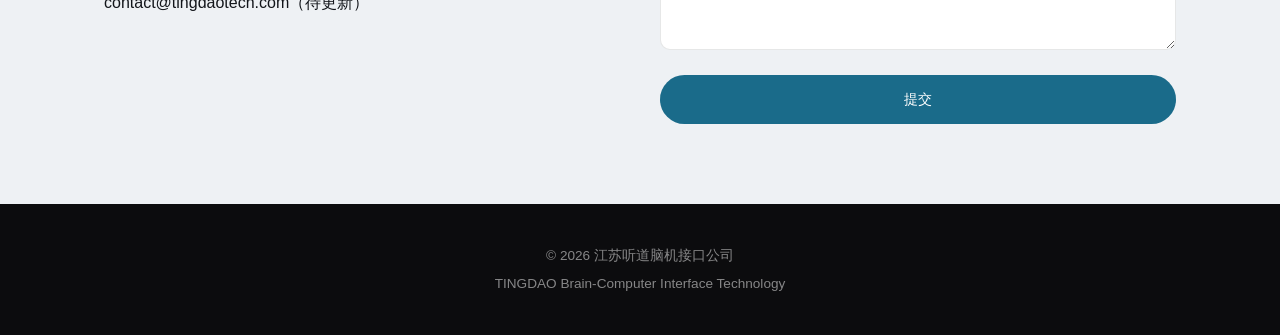
==== commit 3a0a26cd: "调整首页两处标题换行，便于阅读。 Co-authored-by: Cursor <cursoragent@cursor.com>" ====
--- a/index.html
+++ b/index.html
@@ -55,7 +55,7 @@
       <div class="container container-narrow">
         <div class="section-head">
           <p class="section-label">Why</p>
-          <h2>什么是「闭环听觉刺激（Closed-loop auditory stimulation）」</h2>
+          <h2>什么是「闭环听觉刺激」<br>（Closed-loop auditory stimulation）</h2>
         </div>
         <div class="prose">
           <p>大脑中的神经元通过电活动相互传递信息，并形成具有特定频率和相位的神经振荡，也就是我们通常所说的「脑波」。</p>
@@ -69,7 +69,7 @@
       <div class="container container-narrow">
         <div class="section-head">
           <p class="section-label">How</p>
-          <h2>在多个应用场景中，听觉刺激是更具可及性的选择</h2>
+          <h2>在多个应用场景中<br>听觉刺激是更具可及性的选择</h2>
         </div>
         <div class="prose">
           <p>与依赖电流、磁场或聚焦超声的神经调控方式相比，听觉刺激具有非侵入、易部署、使用门槛低以及适合长期重复使用等特点，更容易融入睡眠、工作、学习和家庭生活等日常场景。</p>
--- a/css/style.css
+++ b/css/style.css
@@ -601,7 +601,7 @@
 
 .page-hero p {
   color: var(--muted);
-  max-width: 600px;
+  max-width: 720px;
   margin: 0 auto;
 }
 
@@ -611,7 +611,7 @@
   color: var(--accent);
   max-width: 720px;
   margin: 0 auto 16px;
-  line-height: 1.6;
+  line-height: 1.7;
 }
 
 /* ── Science / GIF blocks ── */
@@ -738,7 +738,7 @@
 /* ── Research grid ── */
 .research-grid {
   display: grid;
-  grid-template-columns: repeat(2, 1fr);
+  grid-template-columns: repeat(3, 1fr);
   gap: 20px;
 }
 
